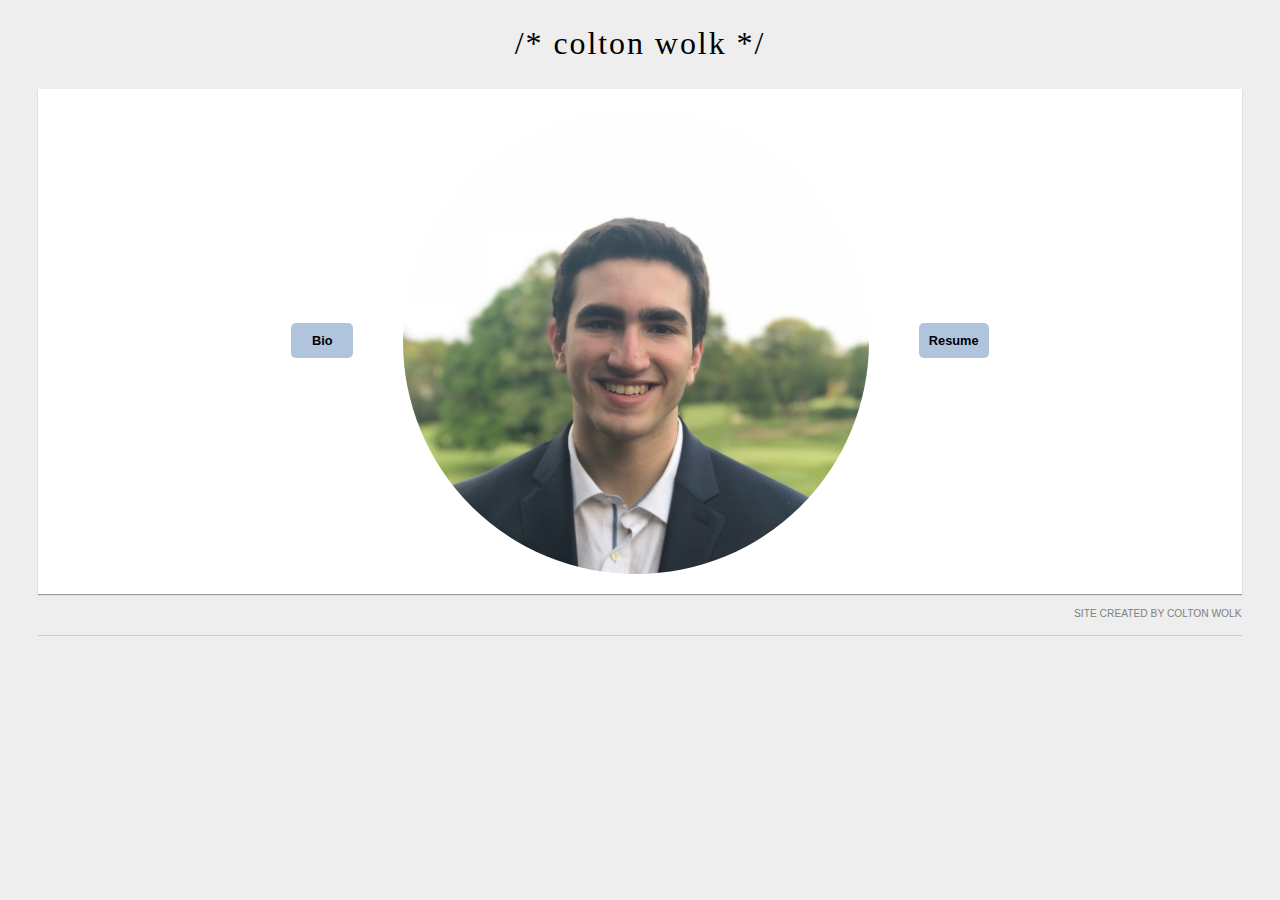
==== index.html @ b52e0542 "added resume and bio pages, fixed css" ====
<!DOCTYPE html> <!--HTML document-->

<html lang="en">
	<head>	
        <!-- Information about page here-->
        <title>Colton Wolk</title>
        <meta charset="utf-8" />
        <meta name="viewport" content="width=device-width" initial-scale="1.0" maximum-scale="1.0" />
        <meta name="author" content="Colton Wolk" />
        <meta name="description" content="Personal Website" />
        <meta name="viewport" content="width=device-width, initial-scale=1">
        <link rel="stylesheet" href="style.css" type="text/css"/>
	</head>

	<body>
        
        <div id="page">
            <div id="logo">
                <h1><a1 href="index.html">/* colton wolk */</a1></h1>
            </div>
            <div id="mainContent">
                <div id="imageAndButtons">
                    
                    
                    <p1><a href="bio.html">&nbsp&nbsp Bio &nbsp&nbsp</a></p1>
                    <p2><img src="images/coltonwolk.jpeg" /></p2>
                    <p3><a href="resume.html">Resume</a></p3>
                    
                </div>

            </div>
            
                
            <div id="footer">
                <p>
                    Site Created by Colton Wolk
                </p>
            </div>
        </div>
    </body>

</html>
---- style.css ----
/* A style sheet */
/* Separation of concerns */

p{ line-height: 2em; }
h1, h2, h3, h4{
    color: black;
	font-weight: normal;
	line-height: 1.1em;
	margin: 0 0 .5em 0;
}
h1{ font-size: 250%; }
h2{ font-size: 1.5em; }

a{
	color: black;
    font-weight: bold;
	text-decoration: none;
}
	a:hover,
	a:active{ text-decoration: underline; }

body{
    font-family: arial; font-size: 80%; line-height: 1.2em; width: 100%; margin: 0; background: #eee;
    font-weight: normal;
}

#page{ 
    margin-right: 3%;
    margin-left: 3%;
    margin-top: 2%;
}


#logo { 
    	
	font-family: georgia;
    overflow: hidden;
    display: flex;
    justify-content: center;
    white-space: nowrap;
    margin: 0 auto;
    letter-spacing: .15em;
    animation: 
        type 3s steps(1000, end);
}

@keyframes type {
  from { width: 0 }
  to { width: 100% }
}


img {
    width: 40%;
    height: 40%;
    vertical-align: middle;
    border-radius: 50%;
}

#imageAndButtons {
    display: inline-block;
    align-content: center;
    text-align: center;
}

#mainContent{
    
	margin-top: 1%;
	background: white;
	padding: 20px;
	clear: both;
    text-align: middle;
    overflow: auto;
}
    #mainContent p1 {
        text-decoration:none;
        background-color: lightsteelblue;
        border-radius:5px;
        color:#fff;
        padding:10px 10px 10px 10px;
        margin-right: 4%;
    }
    #mainContent p3 {

        text-decoration:none;
        background-color: lightsteelblue;
        border-radius:5px;
        color:#fff;
        margin-left: 4%;
        padding:10px 10px 10px 10px;
    }

#footer{
	border-bottom: 1px #ccc solid;
}
	#footer p{
		text-align: right;
		text-transform: uppercase;
		font-size: 80%;
		color: grey;
	}

#mainContent,
ul li a{ box-shadow: 0px 1px 1px #999; }
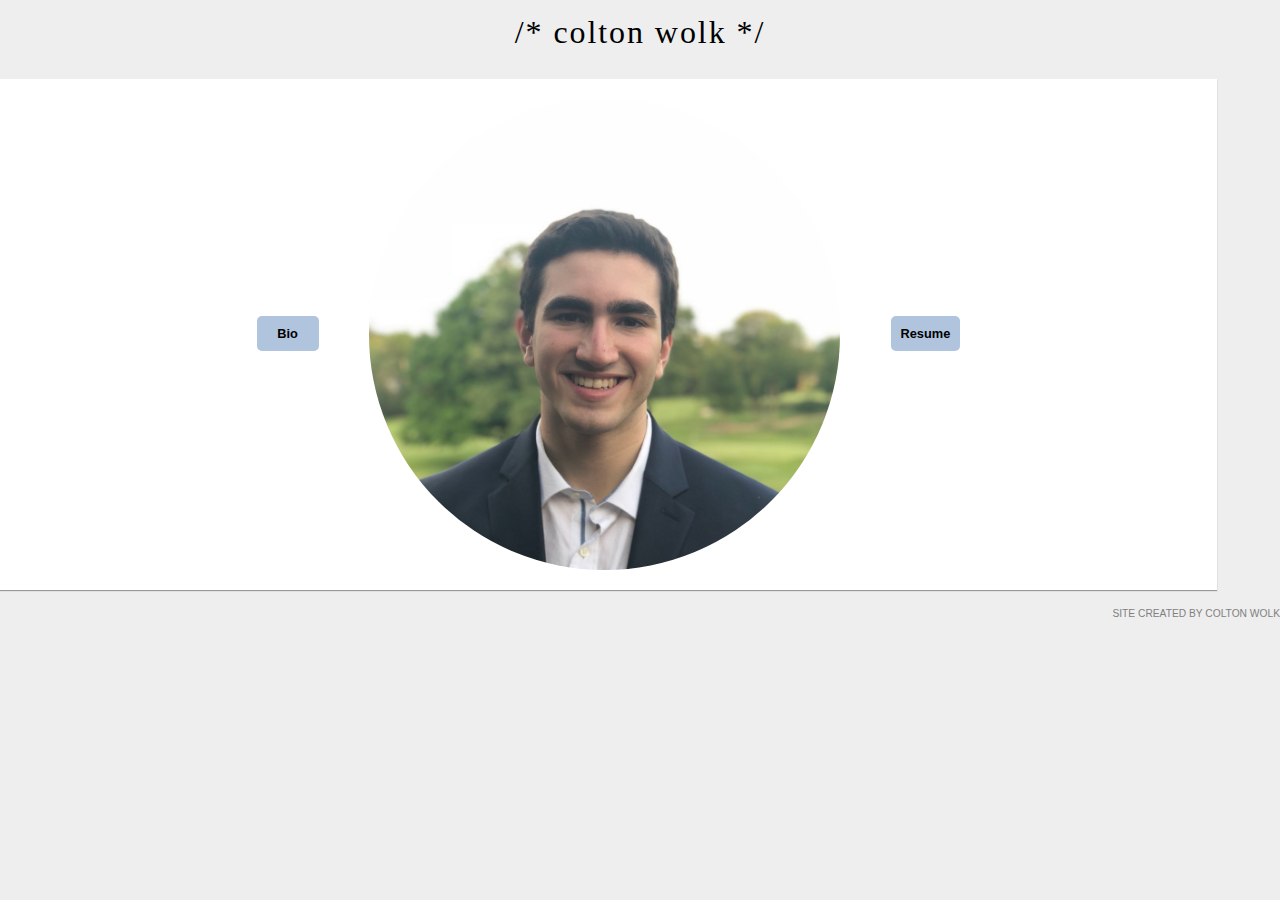
==== commit cf409fe8: "fixed div validation errors" ====
--- a/index.html
+++ b/index.html
@@ -5,7 +5,6 @@
         <!-- Information about page here-->
         <title>Colton Wolk</title>
         <meta charset="utf-8" />
-        <meta name="viewport" content="width=device-width" initial-scale="1.0" maximum-scale="1.0" />
         <meta name="author" content="Colton Wolk" />
         <meta name="description" content="Personal Website" />
         <meta name="viewport" content="width=device-width, initial-scale=1">
@@ -14,29 +13,29 @@
 
 	<body>
         
-        <div id="page">
-            <div id="logo">
+        <span class="page">
+            <span class="logo">
                 <h1><a1 href="index.html">/* colton wolk */</a1></h1>
-            </div>
-            <div id="mainContent">
-                <div id="imageAndButtons">
+            </span>
+            <span class="mainContent">
+                <span class="imageAndButtons">
                     
                     
-                    <p1><a href="bio.html">&nbsp&nbsp Bio &nbsp&nbsp</a></p1>
-                    <p2><img src="images/coltonwolk.jpeg" /></p2>
+                    <p1><a href="bio.html">&nbsp;&nbsp; Bio &nbsp;&nbsp;</a></p1>
+                    <p2><img src="images/coltonwolk.jpeg" alt="Picture of Colton Wolk"/></p2>
                     <p3><a href="resume.html">Resume</a></p3>
                     
-                </div>
+                </span>
 
-            </div>
+            </span>
             
                 
-            <div id="footer">
+            <span class="footer">
                 <p>
                     Site Created by Colton Wolk
                 </p>
-            </div>
-        </div>
+            </span>
+        </span>
     </body>
 
 </html>
--- a/style.css
+++ b/style.css
@@ -24,14 +24,14 @@
     font-weight: normal;
 }
 
-#page{ 
+.page{ 
     margin-right: 3%;
     margin-left: 3%;
     margin-top: 2%;
 }
 
 
-#logo { 
+.logo { 
     	
 	font-family: georgia;
     overflow: hidden;
@@ -53,26 +53,28 @@
 img {
     width: 40%;
     height: 40%;
+    display: inline-block;
     vertical-align: middle;
     border-radius: 50%;
 }
 
-#imageAndButtons {
+.imageAndButtons {
     display: inline-block;
     align-content: center;
     text-align: center;
 }
 
-#mainContent{
+.mainContent{
     
 	margin-top: 1%;
 	background: white;
 	padding: 20px;
 	clear: both;
+    display: inline-block;
     text-align: middle;
     overflow: auto;
 }
-    #mainContent p1 {
+    .mainContent p1 {
         text-decoration:none;
         background-color: lightsteelblue;
         border-radius:5px;
@@ -80,7 +82,7 @@
         padding:10px 10px 10px 10px;
         margin-right: 4%;
     }
-    #mainContent p3 {
+    .mainContent p3 {
 
         text-decoration:none;
         background-color: lightsteelblue;
@@ -90,16 +92,16 @@
         padding:10px 10px 10px 10px;
     }
 
-#footer{
+.footer{
 	border-bottom: 1px #ccc solid;
 }
-	#footer p{
+	.footer p{
 		text-align: right;
 		text-transform: uppercase;
 		font-size: 80%;
 		color: grey;
 	}
 
-#mainContent,
+.mainContent,
 ul li a{ box-shadow: 0px 1px 1px #999; }
 
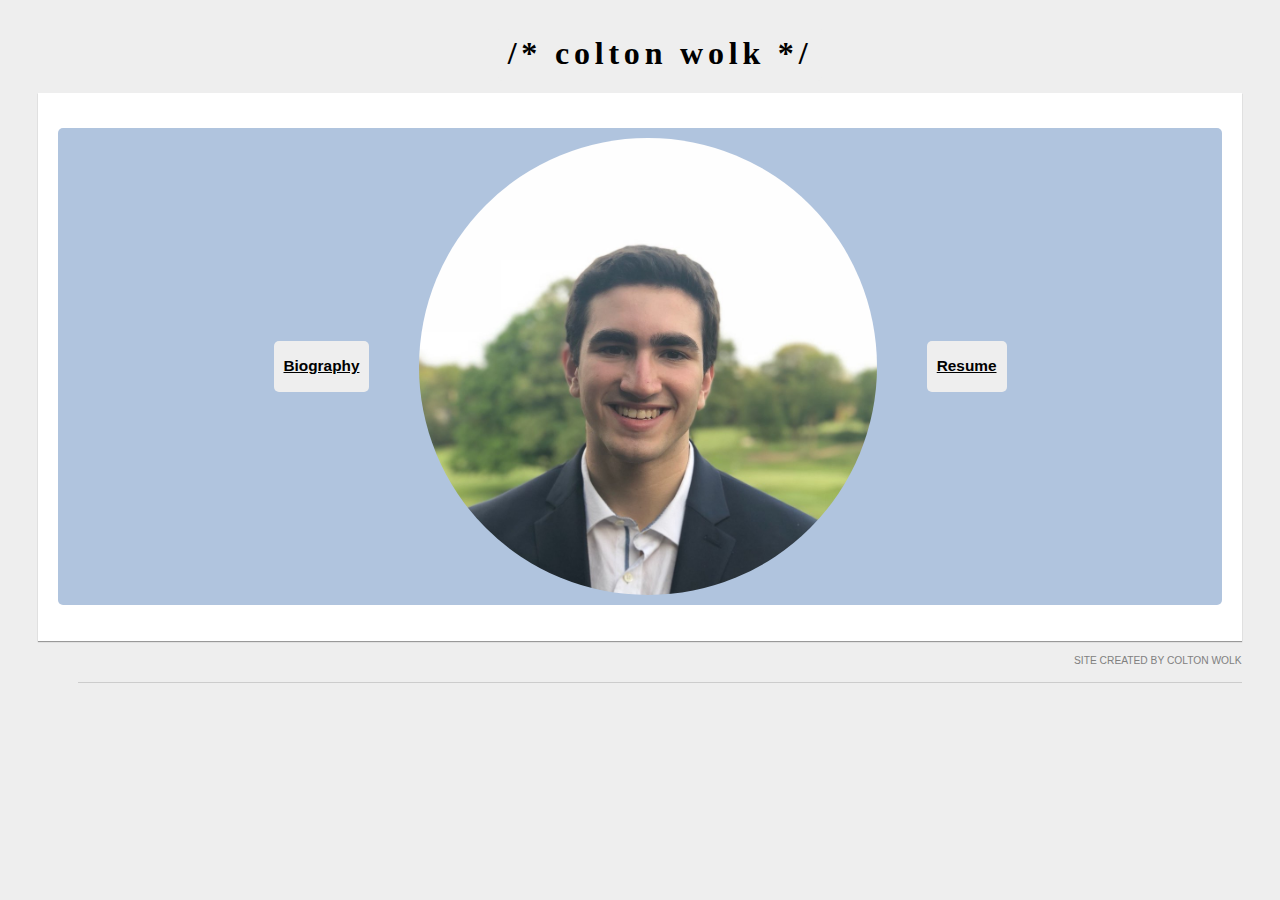
==== commit 1c8b8102: "fixed all validation errors, finalized site" ====
--- a/index.html
+++ b/index.html
@@ -11,31 +11,32 @@
         <link rel="stylesheet" href="style.css" type="text/css"/>
 	</head>
 
-	<body>
+	
         
-        <span class="page">
-            <span class="logo">
-                <h1><a1 href="index.html">/* colton wolk */</a1></h1>
-            </span>
-            <span class="mainContent">
-                <span class="imageAndButtons">
+        <dl class="page">
+            <dt class="logo">
+            <dd><h1 class="name"><a id="nameLink" href="index.html">/* colton wolk */</a></h1>
+            </dd>
+            
+            <dt class="mainContent">
+<!--                <dd class="imageAndButtons">-->
                     
                     
-                    <p1><a href="bio.html">&nbsp;&nbsp; Bio &nbsp;&nbsp;</a></p1>
-                    <p2><img src="images/coltonwolk.jpeg" alt="Picture of Colton Wolk"/></p2>
-                    <p3><a href="resume.html">Resume</a></p3>
+                    <p id="p1"><a id="bi" href="bio.html">Biography</a>
+                    <img src="images/coltonwolk.jpeg" alt="Picture of Colton Wolk"/>
+                    <a id="res" href="resume.html">Resume</a></p>
                     
-                </span>
+<!--                </dd>-->
+            </dt>
 
-            </span>
             
                 
-            <span class="footer">
+            <dd class="footer">
                 <p>
                     Site Created by Colton Wolk
                 </p>
-            </span>
-        </span>
-    </body>
+            </dd>
+        </dl>
+    
 
 </html>
--- a/style.css
+++ b/style.css
@@ -10,14 +10,21 @@
 }
 h1{ font-size: 250%; }
 h2{ font-size: 1.5em; }
+#p1{ font-size: 1.2em; }
 
 a{
+	color: black;
+    font-weight: bold;
+	text-decoration: underline;
+}
+
+#nameLink{
 	color: black;
     font-weight: bold;
 	text-decoration: none;
 }
 	a:hover,
-	a:active{ text-decoration: underline; }
+	a:active{ text-decoration: overline; }
 
 body{
     font-family: arial; font-size: 80%; line-height: 1.2em; width: 100%; margin: 0; background: #eee;
@@ -31,13 +38,14 @@
 }
 
 
-.logo { 
+.name { 
     	
 	font-family: georgia;
     overflow: hidden;
     display: flex;
     justify-content: center;
     white-space: nowrap;
+    text-align: center;
     margin: 0 auto;
     letter-spacing: .15em;
     animation: 
@@ -58,37 +66,50 @@
     border-radius: 50%;
 }
 
+
+/*
 .imageAndButtons {
     display: inline-block;
     align-content: center;
     text-align: center;
 }
+*/
+
 
 .mainContent{
-    
+    align-content: center;
+    text-align: center;
 	margin-top: 1%;
 	background: white;
 	padding: 20px;
 	clear: both;
-    display: inline-block;
-    text-align: middle;
+    display: block;
     overflow: auto;
 }
-    .mainContent p1 {
+    .mainContent #p1 {
+        display: inline-block;
         text-decoration:none;
         background-color: lightsteelblue;
         border-radius:5px;
         color:#fff;
         padding:10px 10px 10px 10px;
+    }
+
+    a {
+        display: inline-block;
+        text-decoration:underline;
+        background-color: white;
+        border-radius:5px;
+        margin-left: 4%;
+        padding:10px 10px 10px 10px;
+    }
+
+    a {
+        display: inline-block;
+        text-decoration:underline;
+        background-color: #eee;
+        border-radius:5px;
         margin-right: 4%;
-    }
-    .mainContent p3 {
-
-        text-decoration:none;
-        background-color: lightsteelblue;
-        border-radius:5px;
-        color:#fff;
-        margin-left: 4%;
         padding:10px 10px 10px 10px;
     }
 
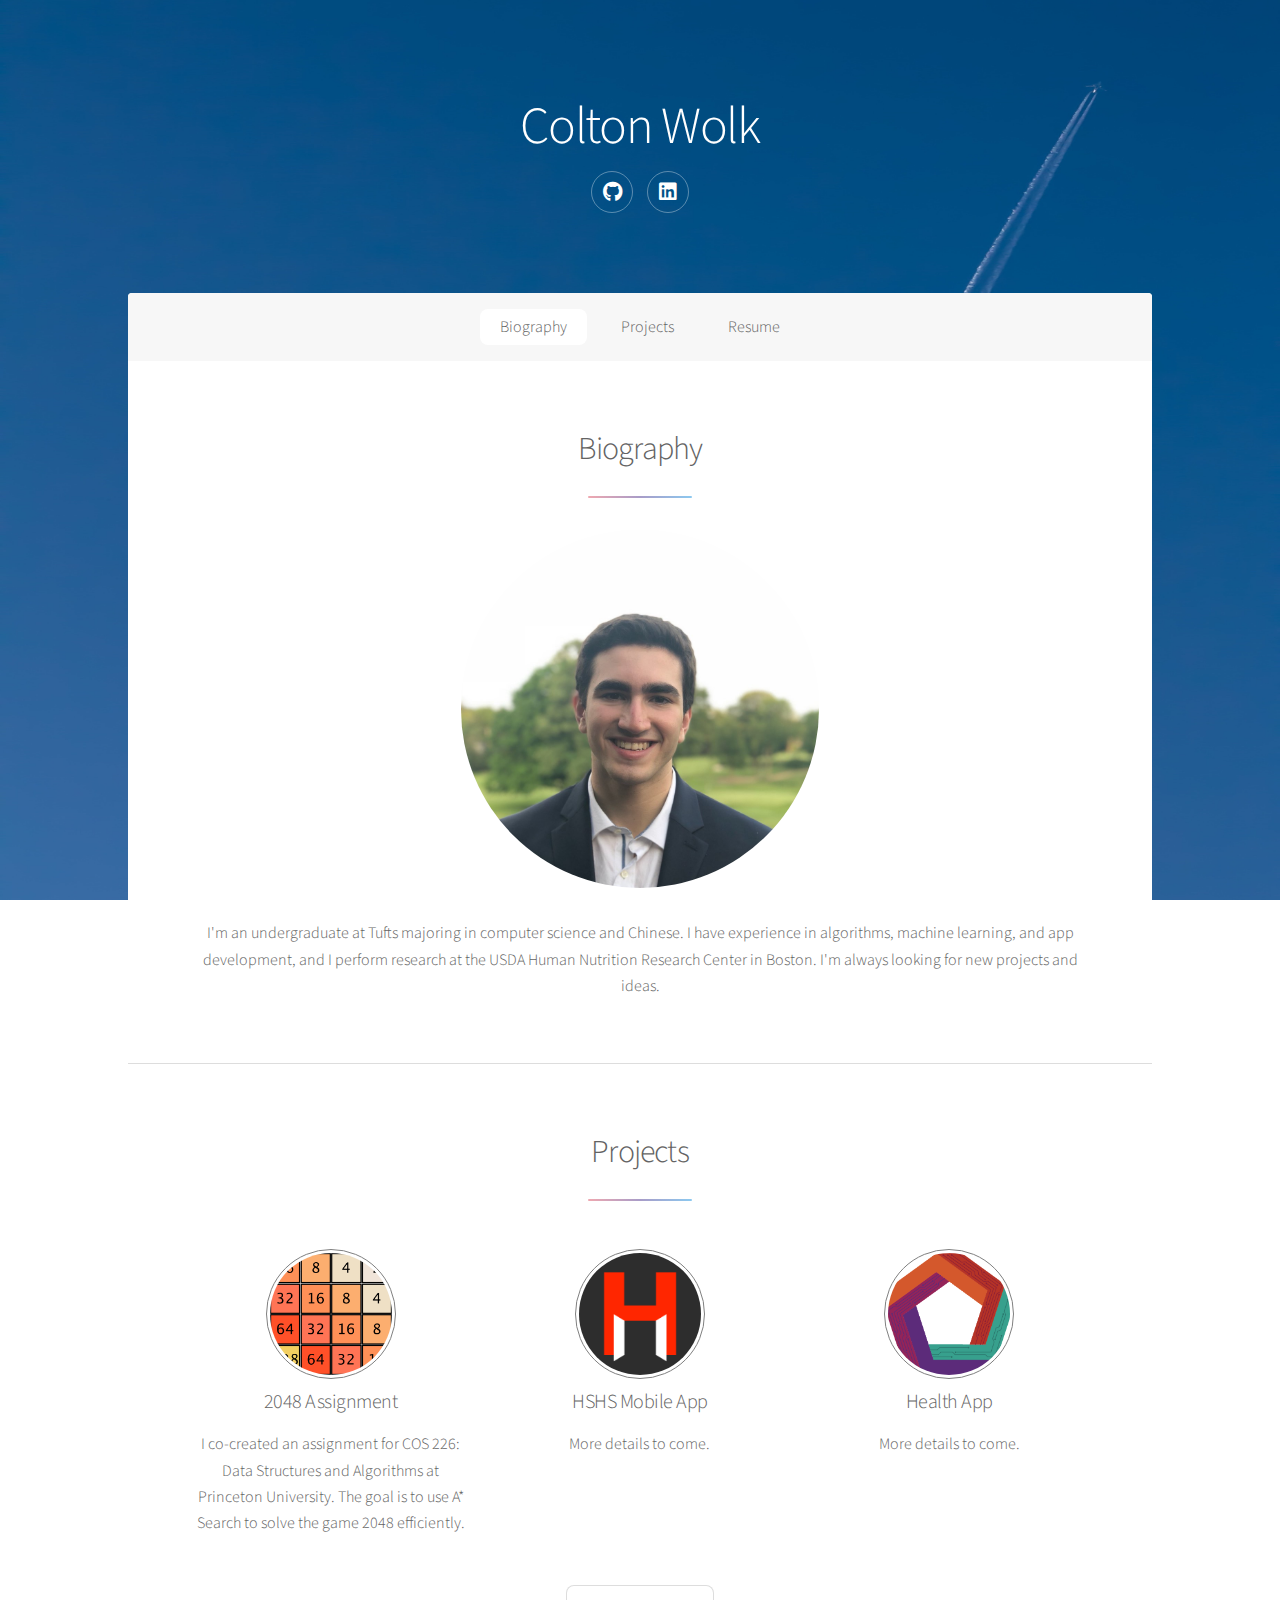
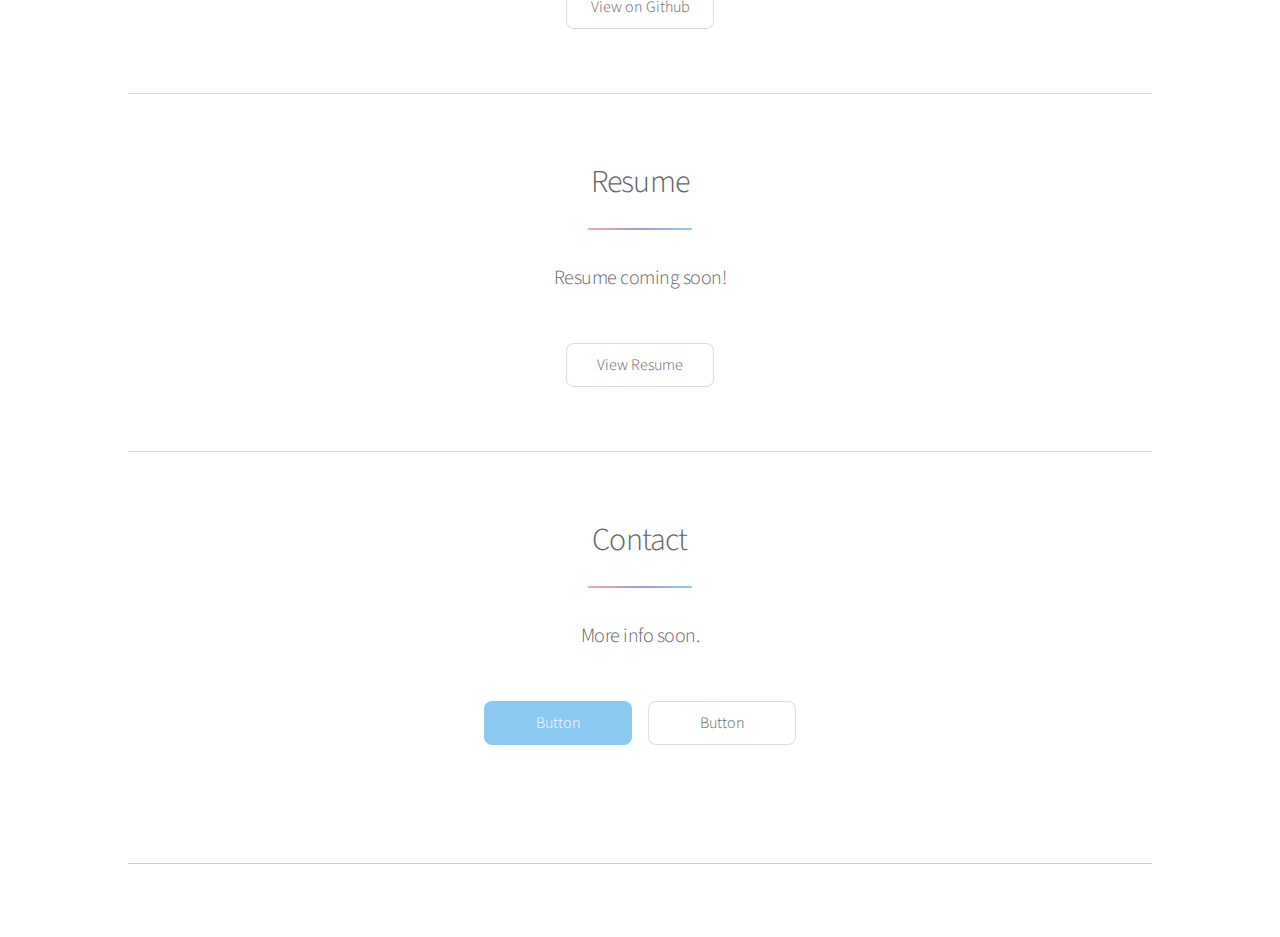
==== commit 09f2be80: "major update, brand new site" ====
--- a/index.html
+++ b/index.html
@@ -1,42 +1,132 @@
-<!DOCTYPE html> <!--HTML document-->
-
-<html lang="en">
-	<head>	
-        <!-- Information about page here-->
-        <title>Colton Wolk</title>
-        <meta charset="utf-8" />
-        <meta name="author" content="Colton Wolk" />
-        <meta name="description" content="Personal Website" />
-        <meta name="viewport" content="width=device-width, initial-scale=1">
-        <link rel="stylesheet" href="style.css" type="text/css"/>
-	</head>
-
-	
-        
-        <dl class="page">
-            <dt class="logo">
-            <dd><h1 class="name"><a id="nameLink" href="index.html">/* colton wolk */</a></h1>
-            </dd>
-            
-            <dt class="mainContent">
-<!--                <dd class="imageAndButtons">-->
-                    
-                    
-                    <p id="p1"><a id="bi" href="bio.html">Biography</a>
-                    <img src="images/coltonwolk.jpeg" alt="Picture of Colton Wolk"/>
-                    <a id="res" href="resume.html">Resume</a></p>
-                    
-<!--                </dd>-->
-            </dt>
-
-            
-                
-            <dd class="footer">
-                <p>
-                    Site Created by Colton Wolk
-                </p>
-            </dd>
-        </dl>
-    
-
-</html>
+<!DOCTYPE HTML>
+
+<html>
+	<head>
+		<title>Stellar by HTML5 UP</title>
+		<meta charset="utf-8" />
+		<meta name="viewport" content="width=device-width, initial-scale=1, user-scalable=no" />
+		<link rel="stylesheet" href="assets/css/main.css" />
+		<noscript><link rel="stylesheet" href="assets/css/noscript.css" /></noscript>
+	</head>
+	<body class="is-preload">
+
+		<!-- Wrapper -->
+			<div id="wrapper">
+
+				<!-- Header -->
+					<header id="header" class="alt">
+						<h1>Colton Wolk</h1>
+                        <ul class="icons">
+								<li><a href="https://github.com/cbwolk" class="icon brands fa-github alt"><span class="label">GitHub</span></a></li>
+								<li><a href="https://www.linkedin.com/in/colton-wolk/" class="icon brands fa-linkedin alt"><span class="label">LinkedIn</span></a></li>
+				        </ul>
+					</header>
+
+				<!-- Nav -->
+					<nav id="nav">
+						<ul>
+							<li><a href="#intro" class="active">Biography</a></li>
+							<li><a href="#first">Projects</a></li>
+							<li><a href="#second">Resume</a></li>
+						</ul>
+					</nav>
+
+				<!-- Main -->
+					<div id="main">
+
+						<!-- Introduction -->
+							<section id="intro" class="main special">
+								<div class="spotlight">
+									<div class="content">
+										<header class="major">
+											<h2>Biography</h2>
+										</header>
+                                        <img src="images/coltonwolk.jpeg" alt="Picture of Colton Wolk" class="profile"/>
+                                        <header class="major">
+											
+										</header>
+										<p>I'm an undergraduate at Tufts majoring in computer science and Chinese. I have experience in algorithms, machine learning, and app development, and I perform research at the USDA Human Nutrition Research Center in Boston. I'm always looking for new projects and ideas. </p>
+    
+									</div>
+								</div>
+							</section>
+
+						<!-- First Section -->
+							<section id="first" class="main special">
+								<header class="major">
+									<h2>Projects</h2>
+								</header>
+								<ul class="features">
+									<li>
+										<span><img src="images/2048.png" alt="2048 Game" class="rounded"/></span>
+										<h3>2048 Assignment</h3>
+										<p>I co-created an assignment for COS 226: Data Structures and Algorithms at Princeton University. The goal is to use A* Search to solve the game 2048 efficiently.</p>
+									</li>
+									<li>
+										<img src="images/hshs.png" alt="HSHS Logo" class="rounded"/>
+										<h3>HSHS Mobile App</h3>
+										<p>More details to come.</p>
+									</li>
+									<li>
+										<img src="images/polyhack.png" alt="HSHS Logo" class="rounded"/>
+										<h3>Health App</h3>
+										<p>More details to come.</p>
+									</li>
+								</ul>
+								<footer class="major">
+									<ul class="actions special">
+										<li><a href="https://github.com/cbwolk" class="button">View on Github</a></li>
+									</ul>
+								</footer>
+							</section>
+
+						<!-- Second Section -->
+							<section id="second" class="main special">
+								<header class="major">
+									<h2>Resume</h2>
+									<p>Resume coming soon!</p>
+								</header>
+<!--								<p class="content">More details coming soon.</p>-->
+								<footer class="major">
+									<ul class="actions special">
+										<li><a href="resume.html" class="button">View Resume</a></li>
+									</ul>
+								</footer>
+							</section>
+
+						<!-- Get Started -->
+							<section id="cta" class="main special">
+								<header class="major">
+									<h2>Contact</h2>
+									<p>More info soon.</p>
+								</header>
+								<footer class="major">
+									<ul class="actions special">
+										<li><a href="index.html" class="button primary">Button</a></li>
+										<li><a href="index.html" class="button">Button</a></li>
+									</ul>
+								</footer>
+							</section>
+
+					</div>
+
+				<!-- Footer -->
+            <dd class="footer">
+                <p>
+                    Created by Colton Wolk, Inspired by HTML5 UP | Image: Unsplash
+                </p>
+            </dd>
+
+			</div>
+
+		<!-- Scripts -->
+			<script src="assets/js/jquery.min.js"></script>
+			<script src="assets/js/jquery.scrollex.min.js"></script>
+			<script src="assets/js/jquery.scrolly.min.js"></script>
+			<script src="assets/js/browser.min.js"></script>
+			<script src="assets/js/breakpoints.min.js"></script>
+			<script src="assets/js/util.js"></script>
+			<script src="assets/js/main.js"></script>
+
+	</body>
+</html>--- a/assets/css/main.css
+++ b/assets/css/main.css
@@ -0,0 +1,3841 @@
+@import url(fontawesome-all.min.css);
+@import 'https://fonts.googleapis.com/css?family=Source+Sans+Pro:300,400';
+
+/*
+	Stellar by HTML5 UP
+	html5up.net | @ajlkn
+	Free for personal and commercial use under the CCA 3.0 license (html5up.net/license)
+*/
+
+html, body, div, span, applet, object,
+iframe, h1, h2, h3, h4, h5, h6, h11, h12, h13, p, blockquote,
+pre, a, abbr, acronym, address, big, cite,
+code, del, dfn, em, img, ins, kbd, q, s, samp,
+small, strike, strong, sub, sup, tt, var, b,
+u, i, center, dl, dt, dd, ol, ul, li, fieldset,
+form, label, legend, table, caption, tbody,
+tfoot, thead, tr, th, td, article, aside,
+canvas, details, embed, figure, figcaption,
+footer, header, hgroup, menu, nav, output, ruby,
+section, summary, time, mark, audio, video {
+	margin: 0;
+	padding: 0;
+	border: 0;
+	font-size: 100%;
+	font: inherit;
+	vertical-align: baseline;}
+
+article, aside, details, figcaption, figure,
+footer, header, hgroup, menu, nav, section {
+	display: block;}
+
+body {
+	line-height: 1;
+}
+
+ol, ul {
+	list-style: none;
+}
+
+blockquote, q {
+	quotes: none;
+}
+
+	blockquote:before, blockquote:after, q:before, q:after {
+		content: '';
+		content: none;
+	}
+
+table {
+	border-collapse: collapse;
+	border-spacing: 0;
+}
+
+body {
+	-webkit-text-size-adjust: none;
+}
+
+mark {
+	background-color: transparent;
+	color: inherit;
+}
+
+input::-moz-focus-inner {
+	border: 0;
+	padding: 0;
+}
+
+input, select, textarea {
+	-moz-appearance: none;
+	-webkit-appearance: none;
+	-ms-appearance: none;
+	appearance: none;
+}
+
+/* Basic */
+
+	@-ms-viewport {
+		width: device-width;
+	}
+
+	body {
+		-ms-overflow-style: scrollbar;
+	}
+
+	@media screen and (max-width: 480px) {
+
+		html, body {
+			min-width: 320px;
+		}
+
+	}
+
+	html {
+		box-sizing: border-box;
+	}
+
+	*, *:before, *:after {
+		box-sizing: inherit;
+	}
+
+
+
+html { 
+  background: url(images/backgroundphoto.jpg) no-repeat center center fixed; 
+  -webkit-background-size: 100% 100%;
+  -moz-background-size: 100% 100%;
+  -o-background-size: 100% 100%;
+  background-size: 100% 100%;
+}
+
+
+/* Type */
+
+
+	body, input, select, textarea {
+		font-family: "Source Sans Pro", Helvetica, sans-serif;
+		font-size: 17pt;
+		font-weight: 300;
+		line-height: 1.65;
+	}
+
+		@media screen and (max-width: 1680px) {
+
+			body, input, select, textarea {
+				font-size: 14pt;
+			}
+
+		}
+
+		@media screen and (max-width: 1280px) {
+
+			body, input, select, textarea {
+				font-size: 12pt;
+			}
+
+		}
+
+		@media screen and (max-width: 360px) {
+
+			body, input, select, textarea {
+				font-size: 11pt;
+			}
+
+		}
+
+	a {
+		-moz-transition: color 0.2s ease, border-bottom 0.2s ease;
+		-webkit-transition: color 0.2s ease, border-bottom 0.2s ease;
+		-ms-transition: color 0.2s ease, border-bottom 0.2s ease;
+		transition: color 0.2s ease, border-bottom 0.2s ease;
+		text-decoration: none;
+		border-bottom: dotted 1px;
+		color: inherit;
+	}
+
+		a:hover {
+			border-bottom-color: transparent;
+		}
+
+	strong, b {
+		font-weight: 400;
+	}
+
+	em, i {
+		font-style: italic;
+	}
+
+	p {
+		margin: 0 0 2em 0;
+	}
+
+		p.content {
+			-moz-columns: 20em 2;
+			-webkit-columns: 20em 2;
+			-ms-columns: 20em 2;
+			columns: 20em 2;
+			-moz-column-gap: 2em;
+			-webkit-column-gap: 2em;
+			-ms-column-gap: 2em;
+			column-gap: 2em;
+			text-align: justify;
+		}
+
+	h1, h2, h3, h4, h5, h6 {
+		font-weight: 300;
+		line-height: 1.5;
+		margin: 0 0 0.7em 0;
+		letter-spacing: -0.025em;
+	}
+	h11, h12, h13 {
+		font-weight: 300;
+		line-height: 1;
+		margin: 0 0 0.7em 0;
+		letter-spacing: -0.025em;
+	}
+
+		h1 a, h2 a, h3 a, h4 a, h5 a, h6 a, h11 a, h12 a, h13 a {
+			color: inherit;
+			text-decoration: none;
+		}
+
+	h1 {
+		font-size: 2.5em;
+		line-height: 1.2;
+	}
+
+	h2 {
+		font-size: 1.5em;
+	}
+
+	h3 {
+		font-size: 1.25em;
+	}
+
+	h4 {
+		font-size: 1.1em;
+	}
+
+	h5 {
+		font-size: 0.9em;
+	}
+
+	h6 {
+		font-size: 0.7em;
+	}	
+
+    h11 {
+		font-size: 2.5em;
+		line-height: 1.2;
+	}
+
+	h12 {
+		font-size: 1.5em;
+	}
+
+	h13 {
+		font-size: 1.25em;
+	}
+
+	@media screen and (max-width: 736px) {
+
+		h1 {
+			font-size: 2em;
+		}
+
+        h11 {
+			font-size: 2em;
+		}
+	}
+
+	sub {
+		font-size: 0.8em;
+		position: relative;
+		top: 0.5em;
+	}
+
+	sup {
+		font-size: 0.8em;
+		position: relative;
+		top: -0.5em;
+	}
+
+	blockquote {
+		border-left: solid 4px;
+		font-style: italic;
+		margin: 0 0 2em 0;
+		padding: 0.5em 0 0.5em 2em;
+	}
+
+	code {
+		border-radius: 8px;
+		border: solid 1px;
+		font-family: "Courier New", monospace;
+		font-size: 0.9em;
+		margin: 0 0.25em;
+		padding: 0.25em 0.65em;
+	}
+
+	pre {
+		-webkit-overflow-scrolling: touch;
+		font-family: "Courier New", monospace;
+		font-size: 0.9em;
+		margin: 0 0 2em 0;
+	}
+
+		pre code {
+			display: block;
+			line-height: 1.75;
+			padding: 1em 1.5em;
+			overflow-x: auto;
+		}
+
+    hr2 {
+		border: 0;
+		border-bottom: solid 1px;
+		margin: -1% 0;
+	}
+
+	hr {
+		border: 0;
+		border-bottom: solid 1px;
+		margin: 2em 0;
+	}
+
+		hr.major {
+			margin: 3em 0;
+		}
+
+	.align-left {
+		text-align: left;
+	}
+
+	.align-center {
+		text-align: center;
+	}
+
+	.align-right {
+		text-align: right;
+	}
+
+	input, select, textarea {
+		color: #ffffff;
+	}
+
+	a:hover {
+		color: #ffffff;
+	}
+
+	strong, b {
+		color: #ffffff;
+	}
+
+	h1, h2, h3, h4, h5, h6, h11, h12, h13 {
+		color: #ffffff;
+	}
+
+	blockquote {
+		border-left-color: rgba(255, 255, 255, 0.35);
+	}
+
+	code {
+		background: rgba(255, 255, 255, 0.075);
+		border-color: rgba(255, 255, 255, 0.35);
+	}
+
+	hr {
+		border-bottom-color: rgba(255, 255, 255, 0.35);
+	}
+
+/* Row */
+
+	.row {
+		display: flex;
+		flex-wrap: wrap;
+		box-sizing: border-box;
+		align-items: stretch;
+	}
+
+		.row > * {
+			box-sizing: border-box;
+		}
+
+		.row.gtr-uniform > * > :last-child {
+			margin-bottom: 0;
+		}
+
+		.row.aln-left {
+			justify-content: flex-start;
+		}
+
+		.row.aln-center {
+			justify-content: center;
+		}
+
+		.row.aln-right {
+			justify-content: flex-end;
+		}
+
+		.row.aln-top {
+			align-items: flex-start;
+		}
+
+		.row.aln-middle {
+			align-items: center;
+		}
+
+		.row.aln-bottom {
+			align-items: flex-end;
+		}
+
+		.row > .imp {
+			order: -1;
+		}
+
+		.row > .col-1 {
+			width: 8.33333%;
+		}
+
+		.row > .off-1 {
+			margin-left: 8.33333%;
+		}
+
+		.row > .col-2 {
+			width: 16.66667%;
+		}
+
+		.row > .off-2 {
+			margin-left: 16.66667%;
+		}
+
+		.row > .col-3 {
+			width: 25%;
+		}
+
+		.row > .off-3 {
+			margin-left: 25%;
+		}
+
+		.row > .col-4 {
+			width: 33.33333%;
+		}
+
+		.row > .off-4 {
+			margin-left: 33.33333%;
+		}
+
+		.row > .col-5 {
+			width: 41.66667%;
+		}
+
+		.row > .off-5 {
+			margin-left: 41.66667%;
+		}
+
+		.row > .col-6 {
+			width: 50%;
+		}
+
+		.row > .off-6 {
+			margin-left: 50%;
+		}
+
+		.row > .col-7 {
+			width: 58.33333%;
+		}
+
+		.row > .off-7 {
+			margin-left: 58.33333%;
+		}
+
+		.row > .col-8 {
+			width: 66.66667%;
+		}
+
+		.row > .off-8 {
+			margin-left: 66.66667%;
+		}
+
+		.row > .col-9 {
+			width: 75%;
+		}
+
+		.row > .off-9 {
+			margin-left: 75%;
+		}
+
+		.row > .col-10 {
+			width: 83.33333%;
+		}
+
+		.row > .off-10 {
+			margin-left: 83.33333%;
+		}
+
+		.row > .col-11 {
+			width: 91.66667%;
+		}
+
+		.row > .off-11 {
+			margin-left: 91.66667%;
+		}
+
+		.row > .col-12 {
+			width: 100%;
+		}
+
+		.row > .off-12 {
+			margin-left: 100%;
+		}
+
+		.row.gtr-0 {
+			margin-top: 0;
+			margin-left: 0em;
+		}
+
+			.row.gtr-0 > * {
+				padding: 0 0 0 0em;
+			}
+
+			.row.gtr-0.gtr-uniform {
+				margin-top: 0em;
+			}
+
+				.row.gtr-0.gtr-uniform > * {
+					padding-top: 0em;
+				}
+
+		.row.gtr-25 {
+			margin-top: 0;
+			margin-left: -0.375em;
+		}
+
+			.row.gtr-25 > * {
+				padding: 0 0 0 0.375em;
+			}
+
+			.row.gtr-25.gtr-uniform {
+				margin-top: -0.375em;
+			}
+
+				.row.gtr-25.gtr-uniform > * {
+					padding-top: 0.375em;
+				}
+
+		.row.gtr-50 {
+			margin-top: 0;
+			margin-left: -0.75em;
+		}
+
+			.row.gtr-50 > * {
+				padding: 0 0 0 0.75em;
+			}
+
+			.row.gtr-50.gtr-uniform {
+				margin-top: -0.75em;
+			}
+
+				.row.gtr-50.gtr-uniform > * {
+					padding-top: 0.75em;
+				}
+
+		.row {
+			margin-top: 0;
+			margin-left: -1.5em;
+		}
+
+			.row > * {
+				padding: 0 0 0 1.5em;
+			}
+
+			.row.gtr-uniform {
+				margin-top: -1.5em;
+			}
+
+				.row.gtr-uniform > * {
+					padding-top: 1.5em;
+				}
+
+		.row.gtr-150 {
+			margin-top: 0;
+			margin-left: -2.25em;
+		}
+
+			.row.gtr-150 > * {
+				padding: 0 0 0 2.25em;
+			}
+
+			.row.gtr-150.gtr-uniform {
+				margin-top: -2.25em;
+			}
+
+				.row.gtr-150.gtr-uniform > * {
+					padding-top: 2.25em;
+				}
+
+		.row.gtr-200 {
+			margin-top: 0;
+			margin-left: -3em;
+		}
+
+			.row.gtr-200 > * {
+				padding: 0 0 0 3em;
+			}
+
+			.row.gtr-200.gtr-uniform {
+				margin-top: -3em;
+			}
+
+				.row.gtr-200.gtr-uniform > * {
+					padding-top: 3em;
+				}
+
+		@media screen and (max-width: 1680px) {
+
+			.row {
+				display: flex;
+				flex-wrap: wrap;
+				box-sizing: border-box;
+				align-items: stretch;
+			}
+
+				.row > * {
+					box-sizing: border-box;
+				}
+
+				.row.gtr-uniform > * > :last-child {
+					margin-bottom: 0;
+				}
+
+				.row.aln-left {
+					justify-content: flex-start;
+				}
+
+				.row.aln-center {
+					justify-content: center;
+				}
+
+				.row.aln-right {
+					justify-content: flex-end;
+				}
+
+				.row.aln-top {
+					align-items: flex-start;
+				}
+
+				.row.aln-middle {
+					align-items: center;
+				}
+
+				.row.aln-bottom {
+					align-items: flex-end;
+				}
+
+				.row > .imp-xlarge {
+					order: -1;
+				}
+
+				.row > .col-1-xlarge {
+					width: 8.33333%;
+				}
+
+				.row > .off-1-xlarge {
+					margin-left: 8.33333%;
+				}
+
+				.row > .col-2-xlarge {
+					width: 16.66667%;
+				}
+
+				.row > .off-2-xlarge {
+					margin-left: 16.66667%;
+				}
+
+				.row > .col-3-xlarge {
+					width: 25%;
+				}
+
+				.row > .off-3-xlarge {
+					margin-left: 25%;
+				}
+
+				.row > .col-4-xlarge {
+					width: 33.33333%;
+				}
+
+				.row > .off-4-xlarge {
+					margin-left: 33.33333%;
+				}
+
+				.row > .col-5-xlarge {
+					width: 41.66667%;
+				}
+
+				.row > .off-5-xlarge {
+					margin-left: 41.66667%;
+				}
+
+				.row > .col-6-xlarge {
+					width: 50%;
+				}
+
+				.row > .off-6-xlarge {
+					margin-left: 50%;
+				}
+
+				.row > .col-7-xlarge {
+					width: 58.33333%;
+				}
+
+				.row > .off-7-xlarge {
+					margin-left: 58.33333%;
+				}
+
+				.row > .col-8-xlarge {
+					width: 66.66667%;
+				}
+
+				.row > .off-8-xlarge {
+					margin-left: 66.66667%;
+				}
+
+				.row > .col-9-xlarge {
+					width: 75%;
+				}
+
+				.row > .off-9-xlarge {
+					margin-left: 75%;
+				}
+
+				.row > .col-10-xlarge {
+					width: 83.33333%;
+				}
+
+				.row > .off-10-xlarge {
+					margin-left: 83.33333%;
+				}
+
+				.row > .col-11-xlarge {
+					width: 91.66667%;
+				}
+
+				.row > .off-11-xlarge {
+					margin-left: 91.66667%;
+				}
+
+				.row > .col-12-xlarge {
+					width: 100%;
+				}
+
+				.row > .off-12-xlarge {
+					margin-left: 100%;
+				}
+
+				.row.gtr-0 {
+					margin-top: 0;
+					margin-left: 0em;
+				}
+
+					.row.gtr-0 > * {
+						padding: 0 0 0 0em;
+					}
+
+					.row.gtr-0.gtr-uniform {
+						margin-top: 0em;
+					}
+
+						.row.gtr-0.gtr-uniform > * {
+							padding-top: 0em;
+						}
+
+				.row.gtr-25 {
+					margin-top: 0;
+					margin-left: -0.375em;
+				}
+
+					.row.gtr-25 > * {
+						padding: 0 0 0 0.375em;
+					}
+
+					.row.gtr-25.gtr-uniform {
+						margin-top: -0.375em;
+					}
+
+						.row.gtr-25.gtr-uniform > * {
+							padding-top: 0.375em;
+						}
+
+				.row.gtr-50 {
+					margin-top: 0;
+					margin-left: -0.75em;
+				}
+
+					.row.gtr-50 > * {
+						padding: 0 0 0 0.75em;
+					}
+
+					.row.gtr-50.gtr-uniform {
+						margin-top: -0.75em;
+					}
+
+						.row.gtr-50.gtr-uniform > * {
+							padding-top: 0.75em;
+						}
+
+				.row {
+					margin-top: 0;
+					margin-left: -1.5em;
+				}
+
+					.row > * {
+						padding: 0 0 0 1.5em;
+					}
+
+					.row.gtr-uniform {
+						margin-top: -1.5em;
+					}
+
+						.row.gtr-uniform > * {
+							padding-top: 1.5em;
+						}
+
+				.row.gtr-150 {
+					margin-top: 0;
+					margin-left: -2.25em;
+				}
+
+					.row.gtr-150 > * {
+						padding: 0 0 0 2.25em;
+					}
+
+					.row.gtr-150.gtr-uniform {
+						margin-top: -2.25em;
+					}
+
+						.row.gtr-150.gtr-uniform > * {
+							padding-top: 2.25em;
+						}
+
+				.row.gtr-200 {
+					margin-top: 0;
+					margin-left: -3em;
+				}
+
+					.row.gtr-200 > * {
+						padding: 0 0 0 3em;
+					}
+
+					.row.gtr-200.gtr-uniform {
+						margin-top: -3em;
+					}
+
+						.row.gtr-200.gtr-uniform > * {
+							padding-top: 3em;
+						}
+
+		}
+
+		@media screen and (max-width: 1280px) {
+
+			.row {
+				display: flex;
+				flex-wrap: wrap;
+				box-sizing: border-box;
+				align-items: stretch;
+			}
+
+				.row > * {
+					box-sizing: border-box;
+				}
+
+				.row.gtr-uniform > * > :last-child {
+					margin-bottom: 0;
+				}
+
+				.row.aln-left {
+					justify-content: flex-start;
+				}
+
+				.row.aln-center {
+					justify-content: center;
+				}
+
+				.row.aln-right {
+					justify-content: flex-end;
+				}
+
+				.row.aln-top {
+					align-items: flex-start;
+				}
+
+				.row.aln-middle {
+					align-items: center;
+				}
+
+				.row.aln-bottom {
+					align-items: flex-end;
+				}
+
+				.row > .imp-large {
+					order: -1;
+				}
+
+				.row > .col-1-large {
+					width: 8.33333%;
+				}
+
+				.row > .off-1-large {
+					margin-left: 8.33333%;
+				}
+
+				.row > .col-2-large {
+					width: 16.66667%;
+				}
+
+				.row > .off-2-large {
+					margin-left: 16.66667%;
+				}
+
+				.row > .col-3-large {
+					width: 25%;
+				}
+
+				.row > .off-3-large {
+					margin-left: 25%;
+				}
+
+				.row > .col-4-large {
+					width: 33.33333%;
+				}
+
+				.row > .off-4-large {
+					margin-left: 33.33333%;
+				}
+
+				.row > .col-5-large {
+					width: 41.66667%;
+				}
+
+				.row > .off-5-large {
+					margin-left: 41.66667%;
+				}
+
+				.row > .col-6-large {
+					width: 50%;
+				}
+
+				.row > .off-6-large {
+					margin-left: 50%;
+				}
+
+				.row > .col-7-large {
+					width: 58.33333%;
+				}
+
+				.row > .off-7-large {
+					margin-left: 58.33333%;
+				}
+
+				.row > .col-8-large {
+					width: 66.66667%;
+				}
+
+				.row > .off-8-large {
+					margin-left: 66.66667%;
+				}
+
+				.row > .col-9-large {
+					width: 75%;
+				}
+
+				.row > .off-9-large {
+					margin-left: 75%;
+				}
+
+				.row > .col-10-large {
+					width: 83.33333%;
+				}
+
+				.row > .off-10-large {
+					margin-left: 83.33333%;
+				}
+
+				.row > .col-11-large {
+					width: 91.66667%;
+				}
+
+				.row > .off-11-large {
+					margin-left: 91.66667%;
+				}
+
+				.row > .col-12-large {
+					width: 100%;
+				}
+
+				.row > .off-12-large {
+					margin-left: 100%;
+				}
+
+				.row.gtr-0 {
+					margin-top: 0;
+					margin-left: 0em;
+				}
+
+					.row.gtr-0 > * {
+						padding: 0 0 0 0em;
+					}
+
+					.row.gtr-0.gtr-uniform {
+						margin-top: 0em;
+					}
+
+						.row.gtr-0.gtr-uniform > * {
+							padding-top: 0em;
+						}
+
+				.row.gtr-25 {
+					margin-top: 0;
+					margin-left: -0.375em;
+				}
+
+					.row.gtr-25 > * {
+						padding: 0 0 0 0.375em;
+					}
+
+					.row.gtr-25.gtr-uniform {
+						margin-top: -0.375em;
+					}
+
+						.row.gtr-25.gtr-uniform > * {
+							padding-top: 0.375em;
+						}
+
+				.row.gtr-50 {
+					margin-top: 0;
+					margin-left: -0.75em;
+				}
+
+					.row.gtr-50 > * {
+						padding: 0 0 0 0.75em;
+					}
+
+					.row.gtr-50.gtr-uniform {
+						margin-top: -0.75em;
+					}
+
+						.row.gtr-50.gtr-uniform > * {
+							padding-top: 0.75em;
+						}
+
+				.row {
+					margin-top: 0;
+					margin-left: -1.5em;
+				}
+
+					.row > * {
+						padding: 0 0 0 1.5em;
+					}
+
+					.row.gtr-uniform {
+						margin-top: -1.5em;
+					}
+
+						.row.gtr-uniform > * {
+							padding-top: 1.5em;
+						}
+
+				.row.gtr-150 {
+					margin-top: 0;
+					margin-left: -2.25em;
+				}
+
+					.row.gtr-150 > * {
+						padding: 0 0 0 2.25em;
+					}
+
+					.row.gtr-150.gtr-uniform {
+						margin-top: -2.25em;
+					}
+
+						.row.gtr-150.gtr-uniform > * {
+							padding-top: 2.25em;
+						}
+
+				.row.gtr-200 {
+					margin-top: 0;
+					margin-left: -3em;
+				}
+
+					.row.gtr-200 > * {
+						padding: 0 0 0 3em;
+					}
+
+					.row.gtr-200.gtr-uniform {
+						margin-top: -3em;
+					}
+
+						.row.gtr-200.gtr-uniform > * {
+							padding-top: 3em;
+						}
+
+		}
+
+		@media screen and (max-width: 980px) {
+
+			.row {
+				display: flex;
+				flex-wrap: wrap;
+				box-sizing: border-box;
+				align-items: stretch;
+			}
+
+				.row > * {
+					box-sizing: border-box;
+				}
+
+				.row.gtr-uniform > * > :last-child {
+					margin-bottom: 0;
+				}
+
+				.row.aln-left {
+					justify-content: flex-start;
+				}
+
+				.row.aln-center {
+					justify-content: center;
+				}
+
+				.row.aln-right {
+					justify-content: flex-end;
+				}
+
+				.row.aln-top {
+					align-items: flex-start;
+				}
+
+				.row.aln-middle {
+					align-items: center;
+				}
+
+				.row.aln-bottom {
+					align-items: flex-end;
+				}
+
+				.row > .imp-medium {
+					order: -1;
+				}
+
+				.row > .col-1-medium {
+					width: 8.33333%;
+				}
+
+				.row > .off-1-medium {
+					margin-left: 8.33333%;
+				}
+
+				.row > .col-2-medium {
+					width: 16.66667%;
+				}
+
+				.row > .off-2-medium {
+					margin-left: 16.66667%;
+				}
+
+				.row > .col-3-medium {
+					width: 25%;
+				}
+
+				.row > .off-3-medium {
+					margin-left: 25%;
+				}
+
+				.row > .col-4-medium {
+					width: 33.33333%;
+				}
+
+				.row > .off-4-medium {
+					margin-left: 33.33333%;
+				}
+
+				.row > .col-5-medium {
+					width: 41.66667%;
+				}
+
+				.row > .off-5-medium {
+					margin-left: 41.66667%;
+				}
+
+				.row > .col-6-medium {
+					width: 50%;
+				}
+
+				.row > .off-6-medium {
+					margin-left: 50%;
+				}
+
+				.row > .col-7-medium {
+					width: 58.33333%;
+				}
+
+				.row > .off-7-medium {
+					margin-left: 58.33333%;
+				}
+
+				.row > .col-8-medium {
+					width: 66.66667%;
+				}
+
+				.row > .off-8-medium {
+					margin-left: 66.66667%;
+				}
+
+				.row > .col-9-medium {
+					width: 75%;
+				}
+
+				.row > .off-9-medium {
+					margin-left: 75%;
+				}
+
+				.row > .col-10-medium {
+					width: 83.33333%;
+				}
+
+				.row > .off-10-medium {
+					margin-left: 83.33333%;
+				}
+
+				.row > .col-11-medium {
+					width: 91.66667%;
+				}
+
+				.row > .off-11-medium {
+					margin-left: 91.66667%;
+				}
+
+				.row > .col-12-medium {
+					width: 100%;
+				}
+
+				.row > .off-12-medium {
+					margin-left: 100%;
+				}
+
+				.row.gtr-0 {
+					margin-top: 0;
+					margin-left: 0em;
+				}
+
+					.row.gtr-0 > * {
+						padding: 0 0 0 0em;
+					}
+
+					.row.gtr-0.gtr-uniform {
+						margin-top: 0em;
+					}
+
+						.row.gtr-0.gtr-uniform > * {
+							padding-top: 0em;
+						}
+
+				.row.gtr-25 {
+					margin-top: 0;
+					margin-left: -0.375em;
+				}
+
+					.row.gtr-25 > * {
+						padding: 0 0 0 0.375em;
+					}
+
+					.row.gtr-25.gtr-uniform {
+						margin-top: -0.375em;
+					}
+
+						.row.gtr-25.gtr-uniform > * {
+							padding-top: 0.375em;
+						}
+
+				.row.gtr-50 {
+					margin-top: 0;
+					margin-left: -0.75em;
+				}
+
+					.row.gtr-50 > * {
+						padding: 0 0 0 0.75em;
+					}
+
+					.row.gtr-50.gtr-uniform {
+						margin-top: -0.75em;
+					}
+
+						.row.gtr-50.gtr-uniform > * {
+							padding-top: 0.75em;
+						}
+
+				.row {
+					margin-top: 0;
+					margin-left: -1.5em;
+				}
+
+					.row > * {
+						padding: 0 0 0 1.5em;
+					}
+
+					.row.gtr-uniform {
+						margin-top: -1.5em;
+					}
+
+						.row.gtr-uniform > * {
+							padding-top: 1.5em;
+						}
+
+				.row.gtr-150 {
+					margin-top: 0;
+					margin-left: -2.25em;
+				}
+
+					.row.gtr-150 > * {
+						padding: 0 0 0 2.25em;
+					}
+
+					.row.gtr-150.gtr-uniform {
+						margin-top: -2.25em;
+					}
+
+						.row.gtr-150.gtr-uniform > * {
+							padding-top: 2.25em;
+						}
+
+				.row.gtr-200 {
+					margin-top: 0;
+					margin-left: -3em;
+				}
+
+					.row.gtr-200 > * {
+						padding: 0 0 0 3em;
+					}
+
+					.row.gtr-200.gtr-uniform {
+						margin-top: -3em;
+					}
+
+						.row.gtr-200.gtr-uniform > * {
+							padding-top: 3em;
+						}
+
+		}
+
+		@media screen and (max-width: 736px) {
+
+			.row {
+				display: flex;
+				flex-wrap: wrap;
+				box-sizing: border-box;
+				align-items: stretch;
+			}
+
+				.row > * {
+					box-sizing: border-box;
+				}
+
+				.row.gtr-uniform > * > :last-child {
+					margin-bottom: 0;
+				}
+
+				.row.aln-left {
+					justify-content: flex-start;
+				}
+
+				.row.aln-center {
+					justify-content: center;
+				}
+
+				.row.aln-right {
+					justify-content: flex-end;
+				}
+
+				.row.aln-top {
+					align-items: flex-start;
+				}
+
+				.row.aln-middle {
+					align-items: center;
+				}
+
+				.row.aln-bottom {
+					align-items: flex-end;
+				}
+
+				.row > .imp-small {
+					order: -1;
+				}
+
+				.row > .col-1-small {
+					width: 8.33333%;
+				}
+
+				.row > .off-1-small {
+					margin-left: 8.33333%;
+				}
+
+				.row > .col-2-small {
+					width: 16.66667%;
+				}
+
+				.row > .off-2-small {
+					margin-left: 16.66667%;
+				}
+
+				.row > .col-3-small {
+					width: 25%;
+				}
+
+				.row > .off-3-small {
+					margin-left: 25%;
+				}
+
+				.row > .col-4-small {
+					width: 33.33333%;
+				}
+
+				.row > .off-4-small {
+					margin-left: 33.33333%;
+				}
+
+				.row > .col-5-small {
+					width: 41.66667%;
+				}
+
+				.row > .off-5-small {
+					margin-left: 41.66667%;
+				}
+
+				.row > .col-6-small {
+					width: 50%;
+				}
+
+				.row > .off-6-small {
+					margin-left: 50%;
+				}
+
+				.row > .col-7-small {
+					width: 58.33333%;
+				}
+
+				.row > .off-7-small {
+					margin-left: 58.33333%;
+				}
+
+				.row > .col-8-small {
+					width: 66.66667%;
+				}
+
+				.row > .off-8-small {
+					margin-left: 66.66667%;
+				}
+
+				.row > .col-9-small {
+					width: 75%;
+				}
+
+				.row > .off-9-small {
+					margin-left: 75%;
+				}
+
+				.row > .col-10-small {
+					width: 83.33333%;
+				}
+
+				.row > .off-10-small {
+					margin-left: 83.33333%;
+				}
+
+				.row > .col-11-small {
+					width: 91.66667%;
+				}
+
+				.row > .off-11-small {
+					margin-left: 91.66667%;
+				}
+
+				.row > .col-12-small {
+					width: 100%;
+				}
+
+				.row > .off-12-small {
+					margin-left: 100%;
+				}
+
+				.row.gtr-0 {
+					margin-top: 0;
+					margin-left: 0em;
+				}
+
+					.row.gtr-0 > * {
+						padding: 0 0 0 0em;
+					}
+
+					.row.gtr-0.gtr-uniform {
+						margin-top: 0em;
+					}
+
+						.row.gtr-0.gtr-uniform > * {
+							padding-top: 0em;
+						}
+
+				.row.gtr-25 {
+					margin-top: 0;
+					margin-left: -0.25em;
+				}
+
+					.row.gtr-25 > * {
+						padding: 0 0 0 0.25em;
+					}
+
+					.row.gtr-25.gtr-uniform {
+						margin-top: -0.25em;
+					}
+
+						.row.gtr-25.gtr-uniform > * {
+							padding-top: 0.25em;
+						}
+
+				.row.gtr-50 {
+					margin-top: 0;
+					margin-left: -0.5em;
+				}
+
+					.row.gtr-50 > * {
+						padding: 0 0 0 0.5em;
+					}
+
+					.row.gtr-50.gtr-uniform {
+						margin-top: -0.5em;
+					}
+
+						.row.gtr-50.gtr-uniform > * {
+							padding-top: 0.5em;
+						}
+
+				.row {
+					margin-top: 0;
+					margin-left: -1em;
+				}
+
+					.row > * {
+						padding: 0 0 0 1em;
+					}
+
+					.row.gtr-uniform {
+						margin-top: -1em;
+					}
+
+						.row.gtr-uniform > * {
+							padding-top: 1em;
+						}
+
+				.row.gtr-150 {
+					margin-top: 0;
+					margin-left: -1.5em;
+				}
+
+					.row.gtr-150 > * {
+						padding: 0 0 0 1.5em;
+					}
+
+					.row.gtr-150.gtr-uniform {
+						margin-top: -1.5em;
+					}
+
+						.row.gtr-150.gtr-uniform > * {
+							padding-top: 1.5em;
+						}
+
+				.row.gtr-200 {
+					margin-top: 0;
+					margin-left: -2em;
+				}
+
+					.row.gtr-200 > * {
+						padding: 0 0 0 2em;
+					}
+
+					.row.gtr-200.gtr-uniform {
+						margin-top: -2em;
+					}
+
+						.row.gtr-200.gtr-uniform > * {
+							padding-top: 2em;
+						}
+
+		}
+
+		@media screen and (max-width: 480px) {
+
+			.row {
+				display: flex;
+				flex-wrap: wrap;
+				box-sizing: border-box;
+				align-items: stretch;
+			}
+
+				.row > * {
+					box-sizing: border-box;
+				}
+
+				.row.gtr-uniform > * > :last-child {
+					margin-bottom: 0;
+				}
+
+				.row.aln-left {
+					justify-content: flex-start;
+				}
+
+				.row.aln-center {
+					justify-content: center;
+				}
+
+				.row.aln-right {
+					justify-content: flex-end;
+				}
+
+				.row.aln-top {
+					align-items: flex-start;
+				}
+
+				.row.aln-middle {
+					align-items: center;
+				}
+
+				.row.aln-bottom {
+					align-items: flex-end;
+				}
+
+				.row > .imp-xsmall {
+					order: -1;
+				}
+
+				.row > .col-1-xsmall {
+					width: 8.33333%;
+				}
+
+				.row > .off-1-xsmall {
+					margin-left: 8.33333%;
+				}
+
+				.row > .col-2-xsmall {
+					width: 16.66667%;
+				}
+
+				.row > .off-2-xsmall {
+					margin-left: 16.66667%;
+				}
+
+				.row > .col-3-xsmall {
+					width: 25%;
+				}
+
+				.row > .off-3-xsmall {
+					margin-left: 25%;
+				}
+
+				.row > .col-4-xsmall {
+					width: 33.33333%;
+				}
+
+				.row > .off-4-xsmall {
+					margin-left: 33.33333%;
+				}
+
+				.row > .col-5-xsmall {
+					width: 41.66667%;
+				}
+
+				.row > .off-5-xsmall {
+					margin-left: 41.66667%;
+				}
+
+				.row > .col-6-xsmall {
+					width: 50%;
+				}
+
+				.row > .off-6-xsmall {
+					margin-left: 50%;
+				}
+
+				.row > .col-7-xsmall {
+					width: 58.33333%;
+				}
+
+				.row > .off-7-xsmall {
+					margin-left: 58.33333%;
+				}
+
+				.row > .col-8-xsmall {
+					width: 66.66667%;
+				}
+
+				.row > .off-8-xsmall {
+					margin-left: 66.66667%;
+				}
+
+				.row > .col-9-xsmall {
+					width: 75%;
+				}
+
+				.row > .off-9-xsmall {
+					margin-left: 75%;
+				}
+
+				.row > .col-10-xsmall {
+					width: 83.33333%;
+				}
+
+				.row > .off-10-xsmall {
+					margin-left: 83.33333%;
+				}
+
+				.row > .col-11-xsmall {
+					width: 91.66667%;
+				}
+
+				.row > .off-11-xsmall {
+					margin-left: 91.66667%;
+				}
+
+				.row > .col-12-xsmall {
+					width: 100%;
+				}
+
+				.row > .off-12-xsmall {
+					margin-left: 100%;
+				}
+
+				.row.gtr-0 {
+					margin-top: 0;
+					margin-left: 0em;
+				}
+
+					.row.gtr-0 > * {
+						padding: 0 0 0 0em;
+					}
+
+					.row.gtr-0.gtr-uniform {
+						margin-top: 0em;
+					}
+
+						.row.gtr-0.gtr-uniform > * {
+							padding-top: 0em;
+						}
+
+				.row.gtr-25 {
+					margin-top: 0;
+					margin-left: -0.3125em;
+				}
+
+					.row.gtr-25 > * {
+						padding: 0 0 0 0.3125em;
+					}
+
+					.row.gtr-25.gtr-uniform {
+						margin-top: -0.3125em;
+					}
+
+						.row.gtr-25.gtr-uniform > * {
+							padding-top: 0.3125em;
+						}
+
+				.row.gtr-50 {
+					margin-top: 0;
+					margin-left: -0.625em;
+				}
+
+					.row.gtr-50 > * {
+						padding: 0 0 0 0.625em;
+					}
+
+					.row.gtr-50.gtr-uniform {
+						margin-top: -0.625em;
+					}
+
+						.row.gtr-50.gtr-uniform > * {
+							padding-top: 0.625em;
+						}
+
+				.row {
+					margin-top: 0;
+					margin-left: -1.25em;
+				}
+
+					.row > * {
+						padding: 0 0 0 1.25em;
+					}
+
+					.row.gtr-uniform {
+						margin-top: -1.25em;
+					}
+
+						.row.gtr-uniform > * {
+							padding-top: 1.25em;
+						}
+
+				.row.gtr-150 {
+					margin-top: 0;
+					margin-left: -1.875em;
+				}
+
+					.row.gtr-150 > * {
+						padding: 0 0 0 1.875em;
+					}
+
+					.row.gtr-150.gtr-uniform {
+						margin-top: -1.875em;
+					}
+
+						.row.gtr-150.gtr-uniform > * {
+							padding-top: 1.875em;
+						}
+
+				.row.gtr-200 {
+					margin-top: 0;
+					margin-left: -2.5em;
+				}
+
+					.row.gtr-200 > * {
+						padding: 0 0 0 2.5em;
+					}
+
+					.row.gtr-200.gtr-uniform {
+						margin-top: -2.5em;
+					}
+
+						.row.gtr-200.gtr-uniform > * {
+							padding-top: 2.5em;
+						}
+
+		}
+
+/* Box */
+
+	.box {
+		border-radius: 8px;
+		border: solid;
+		margin-bottom: 2em;
+		padding: 1.5em;
+	}
+
+		.box > :last-child,
+		.box > :last-child > :last-child,
+		.box > :last-child > :last-child > :last-child {
+			margin-bottom: 0;
+		}
+
+		.box.alt {
+			border: 0;
+			border-radius: 0;
+			padding: 0;
+		}
+
+	.box {
+		border-color: rgba(255, 255, 255, 0.35);
+	}
+
+/* Button */
+
+	input[type="submit"],
+	input[type="reset"],
+	input[type="button"],
+	button,
+	.button {
+		-moz-appearance: none;
+		-webkit-appearance: none;
+		-ms-appearance: none;
+		appearance: none;
+		-moz-transition: background-color 0.2s ease-in-out, color 0.2s ease-in-out;
+		-webkit-transition: background-color 0.2s ease-in-out, color 0.2s ease-in-out;
+		-ms-transition: background-color 0.2s ease-in-out, color 0.2s ease-in-out;
+		transition: background-color 0.2s ease-in-out, color 0.2s ease-in-out;
+		border-radius: 8px;
+		border: 0;
+		cursor: pointer;
+		display: inline-block;
+		font-weight: 300;
+		height: 2.75em;
+		line-height: 2.75em;
+		min-width: 9.25em;
+		padding: 0 1.5em;
+		text-align: center;
+		text-decoration: none;
+		white-space: nowrap;
+	}
+
+		input[type="submit"].icon,
+		input[type="reset"].icon,
+		input[type="button"].icon,
+		button.icon,
+		.button.icon {
+			padding-left: 1.35em;
+		}
+
+			input[type="submit"].icon:before,
+			input[type="reset"].icon:before,
+			input[type="button"].icon:before,
+			button.icon:before,
+			.button.icon:before {
+				margin-right: 0.5em;
+			}
+
+		input[type="submit"].fit,
+		input[type="reset"].fit,
+		input[type="button"].fit,
+		button.fit,
+		.button.fit {
+			width: 100%;
+		}
+
+		input[type="submit"].small,
+		input[type="reset"].small,
+		input[type="button"].small,
+		button.small,
+		.button.small {
+			font-size: 0.8em;
+		}
+
+		input[type="submit"].large,
+		input[type="reset"].large,
+		input[type="button"].large,
+		button.large,
+		.button.large {
+			font-size: 1.35em;
+		}
+
+		input[type="submit"].disabled, input[type="submit"]:disabled,
+		input[type="reset"].disabled,
+		input[type="reset"]:disabled,
+		input[type="button"].disabled,
+		input[type="button"]:disabled,
+		button.disabled,
+		button:disabled,
+		.button.disabled,
+		.button:disabled {
+			pointer-events: none;
+			opacity: 0.25;
+		}
+
+		@media screen and (max-width: 736px) {
+
+			input[type="submit"],
+			input[type="reset"],
+			input[type="button"],
+			button,
+			.button {
+				min-width: 0;
+			}
+
+		}
+
+	input[type="submit"],
+	input[type="reset"],
+	input[type="button"],
+	button,
+	.button {
+		background-color: transparent;
+		box-shadow: inset 0 0 0 1px rgba(255, 255, 255, 0.35);
+		color: #ffffff !important;
+	}
+
+		input[type="submit"]:hover,
+		input[type="reset"]:hover,
+		input[type="button"]:hover,
+		button:hover,
+		.button:hover {
+			background-color: rgba(255, 255, 255, 0.075);
+		}
+
+		input[type="submit"]:active,
+		input[type="reset"]:active,
+		input[type="button"]:active,
+		button:active,
+		.button:active {
+			background-color: rgba(255, 255, 255, 0.2);
+		}
+
+		input[type="submit"].icon:before,
+		input[type="reset"].icon:before,
+		input[type="button"].icon:before,
+		button.icon:before,
+		.button.icon:before {
+			color: rgba(255, 255, 255, 0.5);
+		}
+
+		input[type="submit"].primary,
+		input[type="reset"].primary,
+		input[type="button"].primary,
+		button.primary,
+		.button.primary {
+			background-color: #8cc9f0;
+			color: #ffffff !important;
+			box-shadow: none;
+		}
+
+			input[type="submit"].primary:hover,
+			input[type="reset"].primary:hover,
+			input[type="button"].primary:hover,
+			button.primary:hover,
+			.button.primary:hover {
+				background-color: #9acff2;
+			}
+
+			input[type="submit"].primary:active,
+			input[type="reset"].primary:active,
+			input[type="button"].primary:active,
+			button.primary:active,
+			.button.primary:active {
+				background-color: #7ec3ee;
+			}
+
+			input[type="submit"].primary.icon:before,
+			input[type="reset"].primary.icon:before,
+			input[type="button"].primary.icon:before,
+			button.primary.icon:before,
+			.button.primary.icon:before {
+				color: #ffffff !important;
+			}
+
+/* Form */
+
+	form {
+		margin: 0 0 2em 0;
+	}
+
+	label {
+		display: block;
+		font-size: 0.9em;
+		font-weight: 400;
+		margin: 0 0 1em 0;
+	}
+
+	input[type="text"],
+	input[type="password"],
+	input[type="email"],
+	select,
+	textarea {
+		-moz-appearance: none;
+		-webkit-appearance: none;
+		-ms-appearance: none;
+		appearance: none;
+		border-radius: 8px;
+		border: solid 1px;
+		color: inherit;
+		display: block;
+		outline: 0;
+		padding: 0 1em;
+		text-decoration: none;
+		width: 100%;
+	}
+
+		input[type="text"]:invalid,
+		input[type="password"]:invalid,
+		input[type="email"]:invalid,
+		select:invalid,
+		textarea:invalid {
+			box-shadow: none;
+		}
+
+	select {
+		background-size: 1.25rem;
+		background-repeat: no-repeat;
+		background-position: calc(100% - 1rem) center;
+		height: 2.75em;
+		padding-right: 2.75em;
+		text-overflow: ellipsis;
+	}
+
+		select:focus::-ms-value {
+			background-color: transparent;
+		}
+
+		select::-ms-expand {
+			display: none;
+		}
+
+	input[type="text"],
+	input[type="password"],
+	input[type="email"],
+	select {
+		height: 2.75em;
+	}
+
+	textarea {
+		padding: 0.75em 1em;
+	}
+
+	input[type="checkbox"],
+	input[type="radio"] {
+		-moz-appearance: none;
+		-webkit-appearance: none;
+		-ms-appearance: none;
+		appearance: none;
+		display: block;
+		float: left;
+		margin-right: -2em;
+		opacity: 0;
+		width: 1em;
+		z-index: -1;
+	}
+
+		input[type="checkbox"] + label,
+		input[type="radio"] + label {
+			text-decoration: none;
+			cursor: pointer;
+			display: inline-block;
+			font-size: 1em;
+			font-weight: 300;
+			padding-left: 2.4em;
+			padding-right: 0.75em;
+			position: relative;
+		}
+
+			input[type="checkbox"] + label:before,
+			input[type="radio"] + label:before {
+				-moz-osx-font-smoothing: grayscale;
+				-webkit-font-smoothing: antialiased;
+				display: inline-block;
+				font-style: normal;
+				font-variant: normal;
+				text-rendering: auto;
+				line-height: 1;
+				text-transform: none !important;
+				font-family: 'Font Awesome 5 Free';
+				font-weight: 900;
+			}
+
+			input[type="checkbox"] + label:before,
+			input[type="radio"] + label:before {
+				border-radius: 8px;
+				border: solid 1px;
+				content: '';
+				display: inline-block;
+				font-size: 0.8em;
+				height: 2.0625em;
+				left: 0;
+				line-height: 2.0625em;
+				position: absolute;
+				text-align: center;
+				top: 0;
+				width: 2.0625em;
+			}
+
+		input[type="checkbox"]:checked + label:before,
+		input[type="radio"]:checked + label:before {
+			content: '\f00c';
+		}
+
+	input[type="checkbox"] + label:before {
+		border-radius: 8px;
+	}
+
+	input[type="radio"] + label:before {
+		border-radius: 100%;
+	}
+
+	::-webkit-input-placeholder {
+		opacity: 1.0;
+	}
+
+	:-moz-placeholder {
+		opacity: 1.0;
+	}
+
+	::-moz-placeholder {
+		opacity: 1.0;
+	}
+
+	:-ms-input-placeholder {
+		opacity: 1.0;
+	}
+
+	label {
+		color: #ffffff;
+	}
+
+	input[type="text"],
+	input[type="password"],
+	input[type="email"],
+	select,
+	textarea {
+		background-color: rgba(255, 255, 255, 0.075);
+		border-color: rgba(255, 255, 255, 0.35);
+	}
+
+		input[type="text"]:focus,
+		input[type="password"]:focus,
+		input[type="email"]:focus,
+		select:focus,
+		textarea:focus {
+			border-color: #8cc9f0;
+			box-shadow: 0 0 0 1px #8cc9f0;
+		}
+
+	select {
+		background-image: url("data:image/svg+xml;charset=utf8,%3Csvg xmlns='http://www.w3.org/2000/svg' width='40' height='40' preserveAspectRatio='none' viewBox='0 0 40 40'%3E%3Cpath d='M9.4,12.3l10.4,10.4l10.4-10.4c0.2-0.2,0.5-0.4,0.9-0.4c0.3,0,0.6,0.1,0.9,0.4l3.3,3.3c0.2,0.2,0.4,0.5,0.4,0.9 c0,0.4-0.1,0.6-0.4,0.9L20.7,31.9c-0.2,0.2-0.5,0.4-0.9,0.4c-0.3,0-0.6-0.1-0.9-0.4L4.3,17.3c-0.2-0.2-0.4-0.5-0.4-0.9 c0-0.4,0.1-0.6,0.4-0.9l3.3-3.3c0.2-0.2,0.5-0.4,0.9-0.4S9.1,12.1,9.4,12.3z' fill='rgba(255, 255, 255, 0.35)' /%3E%3C/svg%3E");
+	}
+
+		select option {
+			color: #ffffff;
+			background: #935d8c;
+		}
+
+	input[type="checkbox"] + label,
+	input[type="radio"] + label {
+		color: rgba(255, 255, 255, 0.65);
+	}
+
+		input[type="checkbox"] + label:before,
+		input[type="radio"] + label:before {
+			background: rgba(255, 255, 255, 0.075);
+			border-color: rgba(255, 255, 255, 0.35);
+		}
+
+	input[type="checkbox"]:checked + label:before,
+	input[type="radio"]:checked + label:before {
+		background-color: #ffffff;
+		border-color: #ffffff;
+		color: #935d8c;
+	}
+
+	input[type="checkbox"]:focus + label:before,
+	input[type="radio"]:focus + label:before {
+		border-color: #8cc9f0;
+		box-shadow: 0 0 0 1px #8cc9f0;
+	}
+
+	::-webkit-input-placeholder {
+		color: rgba(255, 255, 255, 0.5) !important;
+	}
+
+	:-moz-placeholder {
+		color: rgba(255, 255, 255, 0.5) !important;
+	}
+
+	::-moz-placeholder {
+		color: rgba(255, 255, 255, 0.5) !important;
+	}
+
+	:-ms-input-placeholder {
+		color: rgba(255, 255, 255, 0.5) !important;
+	}
+
+	.formerize-placeholder {
+		color: rgba(255, 255, 255, 0.5) !important;
+	}
+
+/* Icon */
+
+	.icon {
+		text-decoration: none;
+		-moz-transition: background-color 0.2s ease-in-out, color 0.2s ease-in-out;
+		-webkit-transition: background-color 0.2s ease-in-out, color 0.2s ease-in-out;
+		-ms-transition: background-color 0.2s ease-in-out, color 0.2s ease-in-out;
+		transition: background-color 0.2s ease-in-out, color 0.2s ease-in-out;
+		border-bottom: none;
+		position: relative;
+	}
+
+		.icon:before {
+			-moz-osx-font-smoothing: grayscale;
+			-webkit-font-smoothing: antialiased;
+			display: inline-block;
+			font-style: normal;
+			font-variant: normal;
+			text-rendering: auto;
+			line-height: 1;
+			text-transform: none !important;
+			font-family: 'Font Awesome 5 Free';
+			font-weight: 400;
+		}
+
+		.icon > .label {
+			display: none;
+		}
+
+		.icon:before {
+			line-height: solid;
+		}
+
+		.icon.solid:before {
+			font-weight: 900;
+		}
+
+		.icon.brands:before {
+			font-family: 'Font Awesome 5 Brands';
+		}
+
+		.icon.major {
+			border: solid 1px;
+			display: inline-block;
+			border-radius: 100%;
+			padding: 0.65em;
+			margin: 0 0 2em 0;
+			cursor: default;
+		}
+
+			.icon.major:before {
+				display: inline-block;
+				font-size: 6.25rem;
+				width: 2.25em;
+				height: 2.25em;
+				line-height: 2.2em;
+				border-radius: 100%;
+				border: solid 1px;
+				text-align: center;
+			}
+
+		.icon.alt {
+			display: inline-block;
+			border: solid 1px;
+			border-radius: 100%;
+		}
+
+			.icon.alt:before {
+				display: block;
+				font-size: 1.25em;
+				width: 2em;
+				height: 2em;
+				text-align: center;
+				line-height: 2em;
+			}
+
+		.icon.style1 {
+			color: #efa8b0;
+		}
+
+		.icon.style2 {
+			color: #c79cc8;
+		}
+
+		.icon.style3 {
+			color: #a89cc8;
+		}
+
+		.icon.style4 {
+			color: #9bb2e1;
+		}
+
+		.icon.style5 {
+			color: #8cc9f0;
+		}
+
+		@media screen and (max-width: 1680px) {
+
+			.icon.major:before {
+				font-size: 5.5rem;
+			}
+
+		}
+
+		@media screen and (max-width: 1280px) {
+
+			.icon.major:before {
+				font-size: 4.75rem;
+			}
+
+		}
+
+		@media screen and (max-width: 736px) {
+
+			.icon.major {
+				margin: 0 0 1.5em 0;
+				padding: 0.35em;
+			}
+
+				.icon.major:before {
+					font-size: 3.5rem;
+				}
+
+		}
+
+	.icon.major {
+		border-color: rgba(255, 255, 255, 0.35);
+	}
+
+		.icon.major:before {
+			border-color: rgba(255, 255, 255, 0.35);
+		}
+
+	.icon.alt {
+		border-color: rgba(255, 255, 255, 0.35);
+		color: #ffffff;
+	}
+
+		.icon.alt:hover {
+			background-color: rgba(255, 255, 255, 0.075);
+		}
+
+		.icon.alt:active {
+			background-color: rgba(255, 255, 255, 0.2);
+		}
+
+/* Image */
+
+	.image {
+		border-radius: 8px;
+		border: 0;
+		display: inline-block;
+		position: relative;
+	}
+
+		.image img {
+			border-radius: 8px;
+			display: block;
+		}
+
+		.image.left, .image.right {
+			max-width: 40%;
+		}
+
+			.image.left img, .image.right img {
+				width: 100%;
+			}
+
+		.image.left {
+			float: left;
+			margin: 0 1.5em 1em 0;
+			top: 0.25em;
+		}
+
+		.image.right {
+			float: right;
+			margin: 0 0 1em 1.5em;
+			top: 0.25em;
+		}
+
+		.image.fit {
+			display: block;
+			margin: 0 0 2em 0;
+			width: 100%;
+		}
+
+			.image.fit img {
+				width: 100%;
+			}
+
+		.image.main {
+			display: block;
+			margin: 0 0 3em 0;
+			width: 100%;
+		}
+
+			.image.main img {
+				width: 100%;
+			}
+
+/* List */
+
+	ol {
+		list-style: decimal;
+		margin: 0 0 2em 0;
+		padding-left: 1.25em;
+	}
+
+		ol li {
+			padding-left: 0.25em;
+		}
+
+	ul {
+		list-style: disc;
+		margin: 0 0 2em 0;
+		padding-left: 1em;
+	}
+
+		ul li {
+			padding-left: 0.5em;
+		}
+
+		ul.alt {
+			list-style: none;
+			padding-left: 0;
+		}
+
+			ul.alt li {
+				border-top: solid 1px;
+				padding: 0.5em 0;
+			}
+
+				ul.alt li:first-child {
+					border-top: 0;
+					padding-top: 0;
+				}
+
+	dl {
+		margin: 0 0 2em 0;
+	}
+
+		dl dt {
+			display: block;
+			font-weight: 400;
+			margin: 0 0 1em 0;
+		}
+
+		dl dd {
+			margin-left: 2em;
+		}
+
+		dl.alt dt {
+			display: block;
+			width: 3em;
+			margin: 0;
+			clear: left;
+			float: left;
+		}
+
+		dl.alt dd {
+			margin: 0 0 0.85em 5.5em;
+		}
+
+		dl.alt:after {
+			content: '';
+			display: block;
+			clear: both;
+		}
+
+	ul.alt li {
+		border-top-color: rgba(255, 255, 255, 0.35);
+	}
+
+	dl dt {
+		color: #ffffff;
+	}
+
+/* Actions */
+
+	ul.actions {
+		display: -moz-flex;
+		display: -webkit-flex;
+		display: -ms-flex;
+		display: flex;
+		cursor: default;
+		list-style: none;
+		margin-left: -1em;
+		padding-left: 0;
+	}
+
+		ul.actions li {
+			padding: 0 0 0 1em;
+			vertical-align: middle;
+		}
+
+		ul.actions.special {
+			-moz-justify-content: center;
+			-webkit-justify-content: center;
+			-ms-justify-content: center;
+			justify-content: center;
+			width: 100%;
+			margin-left: 0;
+		}
+
+			ul.actions.special li:first-child {
+				padding-left: 0;
+			}
+
+		ul.actions.stacked {
+			-moz-flex-direction: column;
+			-webkit-flex-direction: column;
+			-ms-flex-direction: column;
+			flex-direction: column;
+			margin-left: 0;
+		}
+
+			ul.actions.stacked li {
+				padding: 1.3em 0 0 0;
+			}
+
+				ul.actions.stacked li:first-child {
+					padding-top: 0;
+				}
+
+		ul.actions.fit {
+			width: calc(100% + 1em);
+		}
+
+			ul.actions.fit li {
+				-moz-flex-grow: 1;
+				-webkit-flex-grow: 1;
+				-ms-flex-grow: 1;
+				flex-grow: 1;
+				-moz-flex-shrink: 1;
+				-webkit-flex-shrink: 1;
+				-ms-flex-shrink: 1;
+				flex-shrink: 1;
+				width: 100%;
+			}
+
+				ul.actions.fit li > * {
+					width: 100%;
+				}
+
+			ul.actions.fit.stacked {
+				width: 100%;
+			}
+
+		@media screen and (max-width: 480px) {
+
+			ul.actions:not(.fixed) {
+				-moz-flex-direction: column;
+				-webkit-flex-direction: column;
+				-ms-flex-direction: column;
+				flex-direction: column;
+				margin-left: 0;
+				width: 100% !important;
+			}
+
+				ul.actions:not(.fixed) li {
+					-moz-flex-grow: 1;
+					-webkit-flex-grow: 1;
+					-ms-flex-grow: 1;
+					flex-grow: 1;
+					-moz-flex-shrink: 1;
+					-webkit-flex-shrink: 1;
+					-ms-flex-shrink: 1;
+					flex-shrink: 1;
+					padding: 1em 0 0 0;
+					text-align: center;
+					width: 100%;
+				}
+
+					ul.actions:not(.fixed) li > * {
+						width: 100%;
+					}
+
+					ul.actions:not(.fixed) li:first-child {
+						padding-top: 0;
+					}
+
+					ul.actions:not(.fixed) li input[type="submit"],
+					ul.actions:not(.fixed) li input[type="reset"],
+					ul.actions:not(.fixed) li input[type="button"],
+					ul.actions:not(.fixed) li button,
+					ul.actions:not(.fixed) li .button {
+						width: 100%;
+					}
+
+						ul.actions:not(.fixed) li input[type="submit"].icon:before,
+						ul.actions:not(.fixed) li input[type="reset"].icon:before,
+						ul.actions:not(.fixed) li input[type="button"].icon:before,
+						ul.actions:not(.fixed) li button.icon:before,
+						ul.actions:not(.fixed) li .button.icon:before {
+							margin-left: -0.5rem;
+						}
+
+		}
+
+/* Icons */
+
+	ul.icons {
+		cursor: default;
+		list-style: none;
+		padding-left: 0;
+	}
+
+		ul.icons li {
+			display: inline-block;
+			padding: 0 0.65em 0 0;
+		}
+
+			ul.icons li:last-child {
+				padding-right: 0 !important;
+			}
+
+/* Section/Article */
+
+	section.special, article.special {
+		text-align: center;
+	}
+
+	header.major {
+		margin-bottom: 3em;
+	}
+
+		header.major h2 {
+			font-size: 2em;
+		}
+
+			header.major h2:after {
+				display: block;
+				content: '';
+				width: 3.25em;
+				height: 2px;
+				margin: 0.7em 0 1em 0;
+				border-radius: 2px;
+			}
+
+				section.special header.major h2:after, article.special header.major h2:after {
+					margin-left: auto;
+					margin-right: auto;
+				}
+
+		header.major p {
+			font-size: 1.25em;
+			letter-spacing: -0.025em;
+		}
+
+		header.major.special {
+			text-align: center;
+		}
+
+			header.major.special h2:after {
+				margin-left: auto;
+				margin-right: auto;
+			}
+
+	footer.major {
+		margin-top: 3em;
+	}
+
+	@media screen and (max-width: 736px) {
+
+		header.major {
+			margin-bottom: 0;
+		}
+
+			header.major h2 {
+				font-size: 1.5em;
+			}
+
+			header.major p {
+				font-size: 1em;
+				letter-spacing: 0;
+			}
+
+				header.major p br {
+					display: none;
+				}
+
+		footer.major {
+			margin-top: 0;
+		}
+
+	}
+
+	header.major h2:after {
+		background-color: rgba(255, 255, 255, 0.35);
+	}
+
+/* Table */
+
+	.table-wrapper {
+		-webkit-overflow-scrolling: touch;
+		overflow-x: auto;
+	}
+
+	table {
+		margin: 0 0 2em 0;
+		width: 100%;
+	}
+
+		table tbody tr {
+			border: solid 1px;
+			border-left: 0;
+			border-right: 0;
+		}
+
+		table td {
+			padding: 0.75em 0.75em;
+		}
+
+		table th {
+			font-size: 0.9em;
+			font-weight: 400;
+			padding: 0 0.75em 0.75em 0.75em;
+			text-align: left;
+		}
+
+		table thead {
+			border-bottom: solid 2px;
+		}
+
+		table tfoot {
+			border-top: solid 2px;
+		}
+
+		table.alt {
+			border-collapse: separate;
+		}
+
+			table.alt tbody tr td {
+				border: solid 1px;
+				border-left-width: 0;
+				border-top-width: 0;
+			}
+
+				table.alt tbody tr td:first-child {
+					border-left-width: 1px;
+				}
+
+			table.alt tbody tr:first-child td {
+				border-top-width: 1px;
+			}
+
+			table.alt thead {
+				border-bottom: 0;
+			}
+
+			table.alt tfoot {
+				border-top: 0;
+			}
+
+	table tbody tr {
+		border-color: rgba(255, 255, 255, 0.35);
+	}
+
+		table tbody tr:nth-child(2n + 1) {
+			background-color: rgba(255, 255, 255, 0.075);
+		}
+
+	table th {
+		color: #ffffff;
+	}
+
+	table thead {
+		border-bottom-color: rgba(255, 255, 255, 0.35);
+	}
+
+	table tfoot {
+		border-top-color: rgba(255, 255, 255, 0.35);
+	}
+
+	table.alt tbody tr td {
+		border-color: rgba(255, 255, 255, 0.35);
+	}
+
+/* Features */
+
+	.features {
+		display: -moz-flex;
+		display: -webkit-flex;
+		display: -ms-flex;
+		display: flex;
+		-moz-flex-wrap: wrap;
+		-webkit-flex-wrap: wrap;
+		-ms-flex-wrap: wrap;
+		flex-wrap: wrap;
+		-moz-justify-content: center;
+		-webkit-justify-content: center;
+		-ms-justify-content: center;
+		justify-content: center;
+		width: calc(100% + 2em);
+		margin: 0 0 3em -2em;
+		padding: 0;
+		list-style: none;
+	}
+
+		.features li {
+			width: calc(33.33333% - 2em);
+			margin-left: 2em;
+			margin-top: 3em;
+			padding: 0;
+		}
+
+			.features li:nth-child(1), .features li:nth-child(2), .features li:nth-child(3) {
+				margin-top: 0;
+			}
+
+			.features li > :last-child {
+				margin-bottom: 0;
+			}
+
+		@media screen and (max-width: 980px) {
+
+			.features li {
+				width: calc(50% - 2em);
+			}
+
+				.features li:nth-child(3) {
+					margin-top: 3em;
+				}
+
+		}
+
+		@media screen and (max-width: 736px) {
+
+			.features {
+				width: 100%;
+				margin: 0 0 2em 0;
+			}
+
+				.features li {
+					width: 100%;
+					margin-left: 0;
+					margin-top: 2em;
+				}
+
+					.features li:nth-child(2), .features li:nth-child(3) {
+						margin-top: 2em;
+					}
+
+		}
+
+/* Statistics */
+
+	.statistics {
+		display: -moz-flex;
+		display: -webkit-flex;
+		display: -ms-flex;
+		display: flex;
+		width: 100%;
+		margin: 0 0 3em 0;
+		padding: 0;
+		list-style: none;
+		cursor: default;
+	}
+
+		.statistics li {
+			-moz-flex: 1;
+			-webkit-flex: 1;
+			-ms-flex: 1;
+			flex: 1;
+			padding: 1.5em;
+			color: #ffffff;
+			text-align: center;
+		}
+
+			.statistics li.style1 {
+				background-color: #efa8b0;
+			}
+
+			.statistics li.style2 {
+				background-color: #c79cc8;
+			}
+
+			.statistics li.style3 {
+				background-color: #a89cc8;
+			}
+
+			.statistics li.style4 {
+				background-color: #9bb2e1;
+			}
+
+			.statistics li.style5 {
+				background-color: #8cc9f0;
+			}
+
+			.statistics li strong, .statistics li b {
+				display: block;
+				font-size: 2em;
+				line-height: 1.1;
+				color: inherit !important;
+				font-weight: 300;
+				letter-spacing: -0.025em;
+			}
+
+			.statistics li:first-child {
+				border-top-left-radius: 8px;
+				border-bottom-left-radius: 8px;
+			}
+
+			.statistics li:last-child {
+				border-top-right-radius: 8px;
+				border-bottom-right-radius: 8px;
+			}
+
+			.statistics li .icon {
+				display: inline-block;
+			}
+
+				.statistics li .icon:before {
+					font-size: 2.75rem;
+					line-height: 1.3;
+				}
+
+		@media screen and (max-width: 980px) {
+
+			.statistics li strong, .statistics li b {
+				font-size: 1.5em;
+			}
+
+		}
+
+		@media screen and (max-width: 736px) {
+
+			.statistics {
+				display: block;
+				width: 20em;
+				max-width: 100%;
+				margin: 0 auto 2em auto;
+			}
+
+				.statistics li:first-child {
+					border-bottom-left-radius: 0;
+					border-top-right-radius: 8px;
+				}
+
+				.statistics li:last-child {
+					border-top-right-radius: 0;
+					border-bottom-left-radius: 8px;
+				}
+
+				.statistics li .icon:before {
+					font-size: 3.75rem;
+				}
+
+				.statistics li strong, .statistics li b {
+					font-size: 2.5em;
+				}
+
+		}
+
+/* Spotlight */
+
+	.spotlight {
+		display: -moz-flex;
+		display: -webkit-flex;
+		display: -ms-flex;
+		display: flex;
+		-moz-align-items: center;
+		-webkit-align-items: center;
+		-ms-align-items: center;
+		align-items: center;
+		margin: 0 0 2em 0;
+	}
+
+		.spotlight .content {
+			-moz-flex: 1;
+			-webkit-flex: 1;
+			-ms-flex: 1;
+			flex: 1;
+		}
+
+			.spotlight .content > :last-child {
+				margin-bottom: 0;
+			}
+
+			.spotlight .content header.major {
+				margin: 0 0 2em 0;
+			}
+
+		.spotlight .image {
+			display: inline-block;
+			margin-left: 4em;
+			padding: 0.65em;
+			border-radius: 100%;
+			border: solid 1px;
+		}
+
+			.spotlight .image img {
+				display: block;
+				border-radius: 100%;
+				width: 16em;
+			}
+
+		@media screen and (max-width: 980px) {
+
+			.spotlight {
+				-moz-flex-direction: column-reverse;
+				-webkit-flex-direction: column-reverse;
+				-ms-flex-direction: column-reverse;
+				flex-direction: column-reverse;
+				text-align: center;
+			}
+
+				.spotlight .content {
+					-moz-flex: 0 1 auto;
+					-webkit-flex: 0 1 auto;
+					-ms-flex: 0 1 auto;
+					flex: 0 1 auto;
+					width: 100%;
+				}
+
+					.spotlight .content header.major h2:after {
+						margin-left: auto;
+						margin-right: auto;
+					}
+
+					.spotlight .content .actions {
+						-moz-justify-content: center;
+						-webkit-justify-content: center;
+						-ms-justify-content: center;
+						justify-content: center;
+						width: calc(100% + 1em);
+					}
+
+				.spotlight .image {
+					-moz-flex: 0 1 auto;
+					-webkit-flex: 0 1 auto;
+					-ms-flex: 0 1 auto;
+					flex: 0 1 auto;
+					margin-left: 0;
+					margin-bottom: 2em;
+				}
+
+		}
+
+		@media screen and (max-width: 736px) {
+
+			.spotlight .image {
+				padding: 0.35em;
+			}
+
+				.spotlight .image img {
+					width: 12em;
+				}
+
+		}
+
+	.spotlight .image {
+		border-color: rgba(255, 255, 255, 0.35);
+	}
+
+/* Header */
+
+	#header {
+		padding: 5em 5em 1em 5em ;
+		text-align: center;
+	}
+
+		#header h1, h11 {
+			margin: 0 0 0.25em 0;
+		}
+
+		#header p {
+			font-size: 1.25em;
+			letter-spacing: -0.025em;
+		}
+
+		#header.alt {
+			padding: 7em 5em 4em 5em ;
+		}
+
+			#header.alt h1, h11 {
+				font-size: 3.25em;
+			}
+
+			#header.alt > * {
+				-moz-transition: opacity 3s ease;
+				-webkit-transition: opacity 3s ease;
+				-ms-transition: opacity 3s ease;
+				transition: opacity 3s ease;
+				-moz-transition-delay: 0.5s;
+				-webkit-transition-delay: 0.5s;
+				-ms-transition-delay: 0.5s;
+				transition-delay: 0.5s;
+				opacity: 1;
+			}
+
+			#header.alt .logo {
+				-moz-transition: opacity 1.25s ease, -moz-transform 0.5s ease;
+				-webkit-transition: opacity 1.25s ease, -webkit-transform 0.5s ease;
+				-ms-transition: opacity 1.25s ease, -ms-transform 0.5s ease;
+				transition: opacity 1.25s ease, transform 0.5s ease;
+				-moz-transition-delay: 0s;
+				-webkit-transition-delay: 0s;
+				-ms-transition-delay: 0s;
+				transition-delay: 0s;
+				display: block;
+				margin: 0 0 1.5em 0;
+			}
+
+				#header.alt .logo img {
+					display: block;
+					margin: 0 auto;
+					max-width: 75%;
+				}
+
+		@media screen and (max-width: 1280px) {
+
+			#header {
+				padding: 4em 4em 0.1em 4em ;
+			}
+
+				#header.alt {
+					padding: 6em 4em 3em 4em ;
+				}
+
+		}
+
+		@media screen and (max-width: 980px) {
+
+			#header {
+				padding: 4em 3em 0.1em 3em ;
+			}
+
+				#header.alt {
+					padding: 5em 3em 2em 3em ;
+				}
+
+		}
+
+		@media screen and (max-width: 736px) {
+
+			#header {
+				padding: 3em 2em 0.1em 2em ;
+			}
+
+				#header p {
+					font-size: 1em;
+					letter-spacing: 0;
+				}
+
+					#header p br {
+						display: none;
+					}
+
+				#header.alt {
+					padding: 4em 2em 1em 2em ;
+				}
+
+					#header.alt h1 {
+						font-size: 2.5em;
+					}
+
+		}
+
+		@media screen and (max-width: 480px) {
+
+			#header {
+				padding: 3em 1.5em 0.1em 1.5em ;
+			}
+
+				#header.alt {
+					padding: 4em 1.5em 1em 1.5em ;
+				}
+
+		}
+
+		@media screen and (max-width: 360px) {
+
+			#header {
+				padding: 2.5em 1em 0.1em 1em ;
+			}
+
+				#header.alt {
+					padding: 3.5em 1em 0.5em 1em ;
+				}
+
+		}
+
+		body.is-preload #header.alt > * {
+			opacity: 0;
+		}
+
+		body.is-preload #header.alt .logo {
+			-moz-transform: scale(0.8) rotate(-30deg);
+			-webkit-transform: scale(0.8) rotate(-30deg);
+			-ms-transform: scale(0.8) rotate(-30deg);
+			transform: scale(0.8) rotate(-30deg);
+		}
+
+/* Nav */
+
+	#nav {
+		-moz-transition: background-color 0.2s ease, border-top-left-radius 0.2s ease, border-top-right-radius 0.2s ease, padding 0.2s ease;
+		-webkit-transition: background-color 0.2s ease, border-top-left-radius 0.2s ease, border-top-right-radius 0.2s ease, padding 0.2s ease;
+		-ms-transition: background-color 0.2s ease, border-top-left-radius 0.2s ease, border-top-right-radius 0.2s ease, padding 0.2s ease;
+		transition: background-color 0.2s ease, border-top-left-radius 0.2s ease, border-top-right-radius 0.2s ease, padding 0.2s ease;
+		background-color: #ffffff;
+		color: #636363;
+		position: absolute;
+		width: 64em;
+		max-width: calc(100% - 4em);
+		padding: 1em;
+		background-color: #f7f7f7;
+		border-top-left-radius: 0.25em;
+		border-top-right-radius: 0.25em;
+		cursor: default;
+		text-align: center;
+	}
+
+		#nav input, #nav select, #nav textarea {
+			color: #636363;
+		}
+
+		#nav a:hover {
+			color: #636363;
+		}
+
+		#nav strong, #nav b {
+			color: #636363;
+		}
+
+		#nav h1, #nav h2, #nav h3, #nav h4, #nav h5, #nav h6, #nav h11, #nav h12, #nav h13 {
+			color: #636363;
+		}
+
+		#nav blockquote {
+			border-left-color: #dddddd;
+		}
+
+		#nav code {
+			background: rgba(222, 222, 222, 0.25);
+			border-color: #dddddd;
+		}
+
+		#nav hr {
+			border-bottom-color: #dddddd;
+		}
+
+		#nav + #main {
+			padding-top: 4.25em;
+		}
+
+		#nav ul {
+			margin: 0;
+			padding: 0;
+			list-style: none;
+		}
+
+			#nav ul li {
+				-moz-transition: margin 0.2s ease;
+				-webkit-transition: margin 0.2s ease;
+				-ms-transition: margin 0.2s ease;
+				transition: margin 0.2s ease;
+				display: inline-block;
+				margin: 0 0.35em;
+				padding: 0;
+				vertical-align: middle;
+			}
+
+				#nav ul li a {
+					-moz-transition: font-size 0.2s ease;
+					-webkit-transition: font-size 0.2s ease;
+					-ms-transition: font-size 0.2s ease;
+					transition: font-size 0.2s ease;
+					display: inline-block;
+					height: 2.25em;
+					line-height: 2.25em;
+					padding: 0 1.25em;
+					border: 0;
+					border-radius: 8px;
+					box-shadow: inset 0 0 0 1px transparent;
+				}
+
+					#nav ul li a:hover {
+						background-color: rgba(222, 222, 222, 0.25);
+					}
+
+					#nav ul li a.active {
+						background-color: #ffffff;
+						box-shadow: none;
+					}
+
+		#nav.alt {
+			position: fixed;
+			top: 0;
+			padding: 0.5em 1em;
+			background-color: rgba(247, 247, 247, 0.95);
+			border-top-left-radius: 0;
+			border-top-right-radius: 0;
+			z-index: 10000;
+		}
+
+			#nav.alt ul li {
+				margin: 0 0.175em;
+			}
+
+				#nav.alt ul li a {
+					font-size: 0.9em;
+				}
+
+		@media screen and (max-width: 736px) {
+
+			#nav {
+				display: none;
+			}
+
+				#nav + #main {
+					padding-top: 0;
+				}
+
+		}
+
+/* Main */
+
+	#main {
+		background-color: #ffffff;
+		color: #636363;
+		border-radius: 0.25em;
+	}
+
+		#main input, #main select, #main textarea {
+			color: #636363;
+		}
+
+		#main a:hover {
+			color: #636363;
+		}
+
+		#main strong, #main b {
+			color: #636363;
+		}
+
+		#main h1, #main h2, #main h3, #main h4, #main h5, #main h6, #main h11, #main h12, #main h13 {
+			color: #636363;
+		}
+
+		#main blockquote {
+			border-left-color: #dddddd;
+		}
+
+		#main code {
+			background: rgba(222, 222, 222, 0.25);
+			border-color: #dddddd;
+		}
+
+		#main hr {
+			border-bottom-color: #dddddd;
+		}
+
+		#main .box {
+			border-color: #dddddd;
+		}
+
+		#main input[type="submit"],
+		#main input[type="reset"],
+		#main input[type="button"],
+		#main button,
+		#main .button {
+			background-color: transparent;
+			box-shadow: inset 0 0 0 1px #dddddd;
+			color: #636363 !important;
+		}
+
+			#main input[type="submit"]:hover,
+			#main input[type="reset"]:hover,
+			#main input[type="button"]:hover,
+			#main button:hover,
+			#main .button:hover {
+				background-color: rgba(222, 222, 222, 0.25);
+			}
+
+			#main input[type="submit"]:active,
+			#main input[type="reset"]:active,
+			#main input[type="button"]:active,
+			#main button:active,
+			#main .button:active {
+				background-color: rgba(222, 222, 222, 0.5);
+			}
+
+			#main input[type="submit"].icon:before,
+			#main input[type="reset"].icon:before,
+			#main input[type="button"].icon:before,
+			#main button.icon:before,
+			#main .button.icon:before {
+				color: rgba(99, 99, 99, 0.25);
+			}
+
+			#main input[type="submit"].primary,
+			#main input[type="reset"].primary,
+			#main input[type="button"].primary,
+			#main button.primary,
+			#main .button.primary {
+				background-color: #8cc9f0;
+				color: #ffffff !important;
+				box-shadow: none;
+			}
+
+				#main input[type="submit"].primary:hover,
+				#main input[type="reset"].primary:hover,
+				#main input[type="button"].primary:hover,
+				#main button.primary:hover,
+				#main .button.primary:hover {
+					background-color: #9acff2;
+				}
+
+				#main input[type="submit"].primary:active,
+				#main input[type="reset"].primary:active,
+				#main input[type="button"].primary:active,
+				#main button.primary:active,
+				#main .button.primary:active {
+					background-color: #7ec3ee;
+				}
+
+				#main input[type="submit"].primary.icon:before,
+				#main input[type="reset"].primary.icon:before,
+				#main input[type="button"].primary.icon:before,
+				#main button.primary.icon:before,
+				#main .button.primary.icon:before {
+					color: #ffffff !important;
+				}
+
+		#main label {
+			color: #636363;
+		}
+
+		#main input[type="text"],
+		#main input[type="password"],
+		#main input[type="email"],
+		#main select,
+		#main textarea {
+			background-color: rgba(222, 222, 222, 0.25);
+			border-color: #dddddd;
+		}
+
+			#main input[type="text"]:focus,
+			#main input[type="password"]:focus,
+			#main input[type="email"]:focus,
+			#main select:focus,
+			#main textarea:focus {
+				border-color: #8cc9f0;
+				box-shadow: 0 0 0 1px #8cc9f0;
+			}
+
+		#main select {
+			background-image: url("data:image/svg+xml;charset=utf8,%3Csvg xmlns='http://www.w3.org/2000/svg' width='40' height='40' preserveAspectRatio='none' viewBox='0 0 40 40'%3E%3Cpath d='M9.4,12.3l10.4,10.4l10.4-10.4c0.2-0.2,0.5-0.4,0.9-0.4c0.3,0,0.6,0.1,0.9,0.4l3.3,3.3c0.2,0.2,0.4,0.5,0.4,0.9 c0,0.4-0.1,0.6-0.4,0.9L20.7,31.9c-0.2,0.2-0.5,0.4-0.9,0.4c-0.3,0-0.6-0.1-0.9-0.4L4.3,17.3c-0.2-0.2-0.4-0.5-0.4-0.9 c0-0.4,0.1-0.6,0.4-0.9l3.3-3.3c0.2-0.2,0.5-0.4,0.9-0.4S9.1,12.1,9.4,12.3z' fill='%23dddddd' /%3E%3C/svg%3E");
+		}
+
+			#main select option {
+				color: #636363;
+				background: #ffffff;
+			}
+
+		#main input[type="checkbox"] + label,
+		#main input[type="radio"] + label {
+			color: #636363;
+		}
+
+			#main input[type="checkbox"] + label:before,
+			#main input[type="radio"] + label:before {
+				background: rgba(222, 222, 222, 0.25);
+				border-color: #dddddd;
+			}
+
+		#main input[type="checkbox"]:checked + label:before,
+		#main input[type="radio"]:checked + label:before {
+			background-color: #636363;
+			border-color: #636363;
+			color: #ffffff;
+		}
+
+		#main input[type="checkbox"]:focus + label:before,
+		#main input[type="radio"]:focus + label:before {
+			border-color: #8cc9f0;
+			box-shadow: 0 0 0 1px #8cc9f0;
+		}
+
+		#main ::-webkit-input-placeholder {
+			color: rgba(99, 99, 99, 0.25) !important;
+		}
+
+		#main :-moz-placeholder {
+			color: rgba(99, 99, 99, 0.25) !important;
+		}
+
+		#main ::-moz-placeholder {
+			color: rgba(99, 99, 99, 0.25) !important;
+		}
+
+		#main :-ms-input-placeholder {
+			color: rgba(99, 99, 99, 0.25) !important;
+		}
+
+		#main .formerize-placeholder {
+			color: rgba(99, 99, 99, 0.25) !important;
+		}
+
+		#main .icon.major {
+			border-color: #dddddd;
+		}
+
+			#main .icon.major:before {
+				border-color: #dddddd;
+			}
+
+		#main .icon.alt {
+			border-color: #dddddd;
+			color: #636363;
+		}
+
+			#main .icon.alt:hover {
+				background-color: rgba(222, 222, 222, 0.25);
+			}
+
+			#main .icon.alt:active {
+				background-color: rgba(222, 222, 222, 0.5);
+			}
+
+		#main ul.alt li {
+			border-top-color: #dddddd;
+		}
+
+		#main dl dt {
+			color: #636363;
+		}
+
+		#main header.major h2:after {
+			background-color: #dddddd;
+			background-image: -moz-linear-gradient(90deg, #efa8b0, #a89cc8, #8cc9f0);
+			background-image: -webkit-linear-gradient(90deg, #efa8b0, #a89cc8, #8cc9f0);
+			background-image: -ms-linear-gradient(90deg, #efa8b0, #a89cc8, #8cc9f0);
+			background-image: linear-gradient(90deg, #efa8b0, #a89cc8, #8cc9f0);
+		}
+
+		#main table tbody tr {
+			border-color: #dddddd;
+		}
+
+			#main table tbody tr:nth-child(2n + 1) {
+				background-color: rgba(222, 222, 222, 0.25);
+			}
+
+		#main table th {
+			color: #636363;
+		}
+
+		#main table thead {
+			border-bottom-color: #dddddd;
+		}
+
+		#main table tfoot {
+			border-top-color: #dddddd;
+		}
+
+		#main table.alt tbody tr td {
+			border-color: #dddddd;
+		}
+
+		#main .spotlight .image {
+			border-color: #dddddd;
+		}
+
+		#main > .main {
+			padding: 5em 5em 3em 5em ;
+			border-top: solid 1px #dddddd;
+		}
+
+			#main > .main:first-child {
+				border-top: 0;
+			}
+
+			#main > .main > .image.main:first-child {
+				margin: -5em 0 5em -5em;
+				width: calc(100% + 10em);
+				border-top-right-radius: 0.25em;
+				border-top-left-radius: 0.25em;
+				border-bottom-right-radius: 0;
+				border-bottom-left-radius: 0;
+			}
+
+				#main > .main > .image.main:first-child img {
+					border-top-right-radius: 0.25em;
+					border-top-left-radius: 0.25em;
+					border-bottom-right-radius: 0;
+					border-bottom-left-radius: 0;
+				}
+
+		@media screen and (max-width: 1280px) {
+
+			#main > .main {
+				padding: 4em 4em 2em 4em ;
+			}
+
+				#main > .main > .image.main:first-child {
+					margin: -4em 0 4em -4em;
+					width: calc(100% + 8em);
+				}
+
+		}
+
+		@media screen and (max-width: 980px) {
+
+			#main > .main {
+				padding: 4em 3em 2em 3em ;
+			}
+
+				#main > .main > .image.main:first-child {
+					margin: -4em 0 4em -3em;
+					width: calc(100% + 6em);
+				}
+
+		}
+
+		@media screen and (max-width: 736px) {
+
+			#main > .main {
+				padding: 3em 2em 1em 2em ;
+			}
+
+				#main > .main > .image.main:first-child {
+					margin: -3em 0 2em -2em;
+					width: calc(100% + 4em);
+				}
+
+		}
+
+		@media screen and (max-width: 480px) {
+
+			#main > .main {
+				padding: 3em 1.5em 1em 1.5em ;
+			}
+
+				#main > .main > .image.main:first-child {
+					margin: -3em 0 1.5em -1.5em;
+					width: calc(100% + 3em);
+				}
+
+		}
+
+		@media screen and (max-width: 360px) {
+
+			#main {
+				border-radius: 0;
+			}
+
+				#main > .main {
+					padding: 2.5em 1em 0.5em 1em ;
+				}
+
+					#main > .main > .image.main:first-child {
+						margin: -2.5em 0 1.5em -1em;
+						width: calc(100% + 2em);
+						border-radius: 0;
+					}
+
+						#main > .main > .image.main:first-child img {
+							border-radius: 0;
+						}
+
+		}
+
+.footer{
+    display: -moz-flex;
+    display: -webkit-flex;
+    display: -ms-flex;
+    display: flex;
+    -moz-flex-wrap: wrap;
+    -webkit-flex-wrap: wrap;
+    -ms-flex-wrap: wrap;
+    flex-wrap: wrap;
+    width: calc(100% + 2em);
+    margin-bottom: 3em;
+    margin-left: 0;
+    padding-right: 2em;
+}
+	.footer p{
+        border-bottom: 1px #ccc solid;
+        width: 100%;
+        margin: 2.5em 0 2em 0;
+        font-size: 0.8em;
+		text-align: right;
+		text-transform: uppercase;
+		font-size: 80%;
+		color: white;
+	}
+
+/* Footer */
+
+	#footer {
+		display: -moz-flex;
+		display: -webkit-flex;
+		display: -ms-flex;
+		display: flex;
+		-moz-flex-wrap: wrap;
+		-webkit-flex-wrap: wrap;
+		-ms-flex-wrap: wrap;
+		flex-wrap: wrap;
+		padding: 5em 5em 3em 5em ;
+		width: calc(100% + 2em);
+		margin: 0 0 3em -2em;
+	}
+
+		#footer > * {
+			width: calc(50% - 2em);
+			margin-left: 2em;
+		}
+
+		#footer .copyright {
+			width: 100%;
+			margin: 2.5em 0 2em 0;
+			font-size: 0.8em;
+			text-align: center;
+		}
+
+		@media screen and (max-width: 1280px) {
+
+			#footer {
+				padding: 4em 4em 2em 4em ;
+			}
+
+		}
+
+		@media screen and (max-width: 980px) {
+
+			#footer {
+				padding: 4em 3em 2em 3em ;
+				display: block;
+				margin: 0 0 3em 0;
+				width: 100%;
+			}
+
+				#footer > * {
+					width: 100%;
+					margin-left: 0;
+					margin-bottom: 3em;
+				}
+
+		}
+
+		@media screen and (max-width: 736px) {
+
+			#footer {
+				padding: 3em 2em 1em 2em ;
+			}
+
+		}
+
+		@media screen and (max-width: 480px) {
+
+			#footer {
+				padding: 3em 1.5em 1em 1.5em ;
+			}
+
+		}
+
+		@media screen and (max-width: 480px) {
+
+			#footer {
+				padding: 2.5em 1em 0.5em 1em ;
+			}
+
+		}
+
+img.profile {
+    width: 40%;
+    height: 40%;
+    display: inline-block;
+    vertical-align: middle;
+    border-radius: 50%;
+}
+
+img.rounded {
+  height: 130px;
+  width: 130px;
+  border: 1px solid grey;
+  border-radius: 50%;
+  padding: 3px;
+  object-fit: cover;
+}
+
+
+
+/* Wrapper */
+
+	#wrapper {
+		width: 64em;
+		max-width: calc(100% - 4em);
+		margin: 0 auto;
+	}
+
+		@media screen and (max-width: 480px) {
+
+			#wrapper {
+				max-width: calc(100% - 2em);
+			}
+
+		}
+
+		@media screen and (max-width: 360px) {
+
+			#wrapper {
+				max-width: 100%;
+			}
+
+		}--- a/assets/css/noscript.css
+++ b/assets/css/noscript.css
@@ -0,0 +1,18 @@
+/*
+	Stellar by HTML5 UP
+	html5up.net | @ajlkn
+	Free for personal and commercial use under the CCA 3.0 license (html5up.net/license)
+*/
+
+/* Header */
+
+	body.is-preload #header.alt > * {
+		opacity: 1;
+	}
+
+	body.is-preload #header.alt .logo {
+		-moz-transform: none;
+		-webkit-transform: none;
+		-ms-transform: none;
+		transform: none;
+	}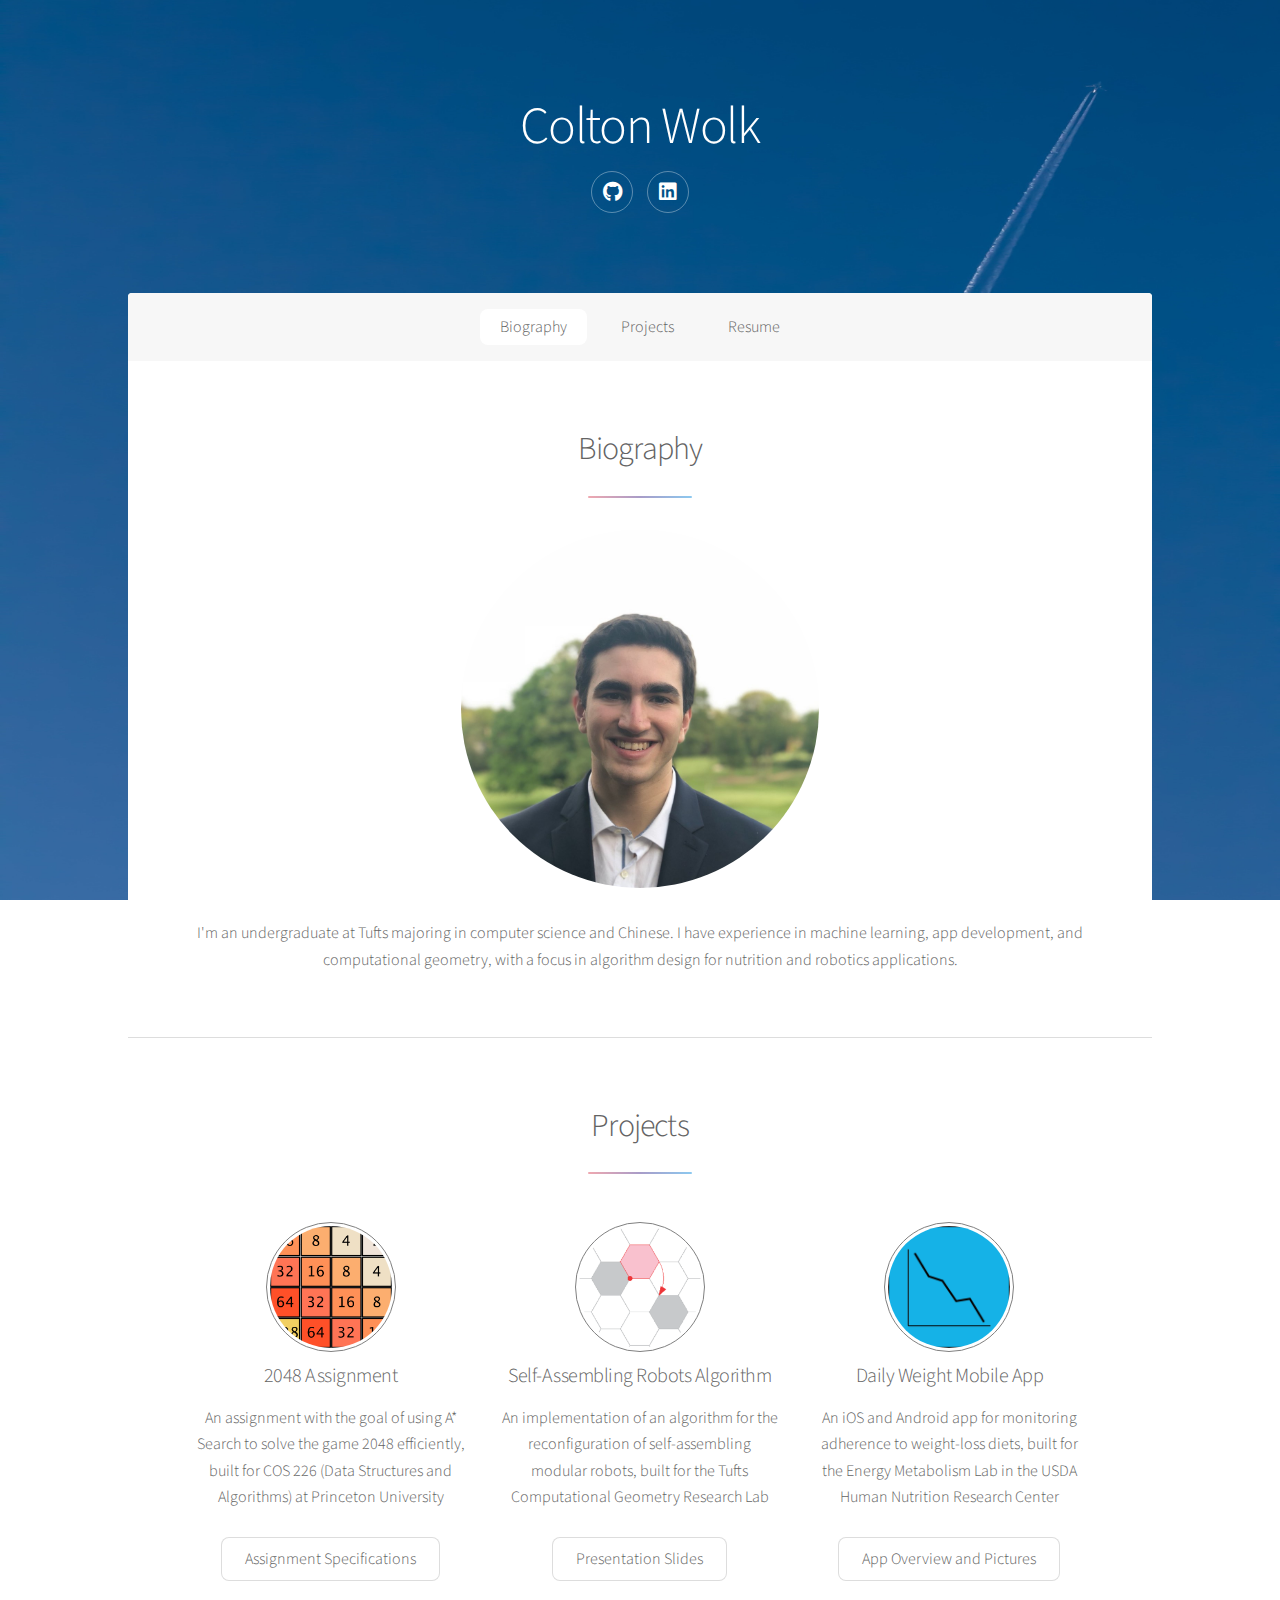
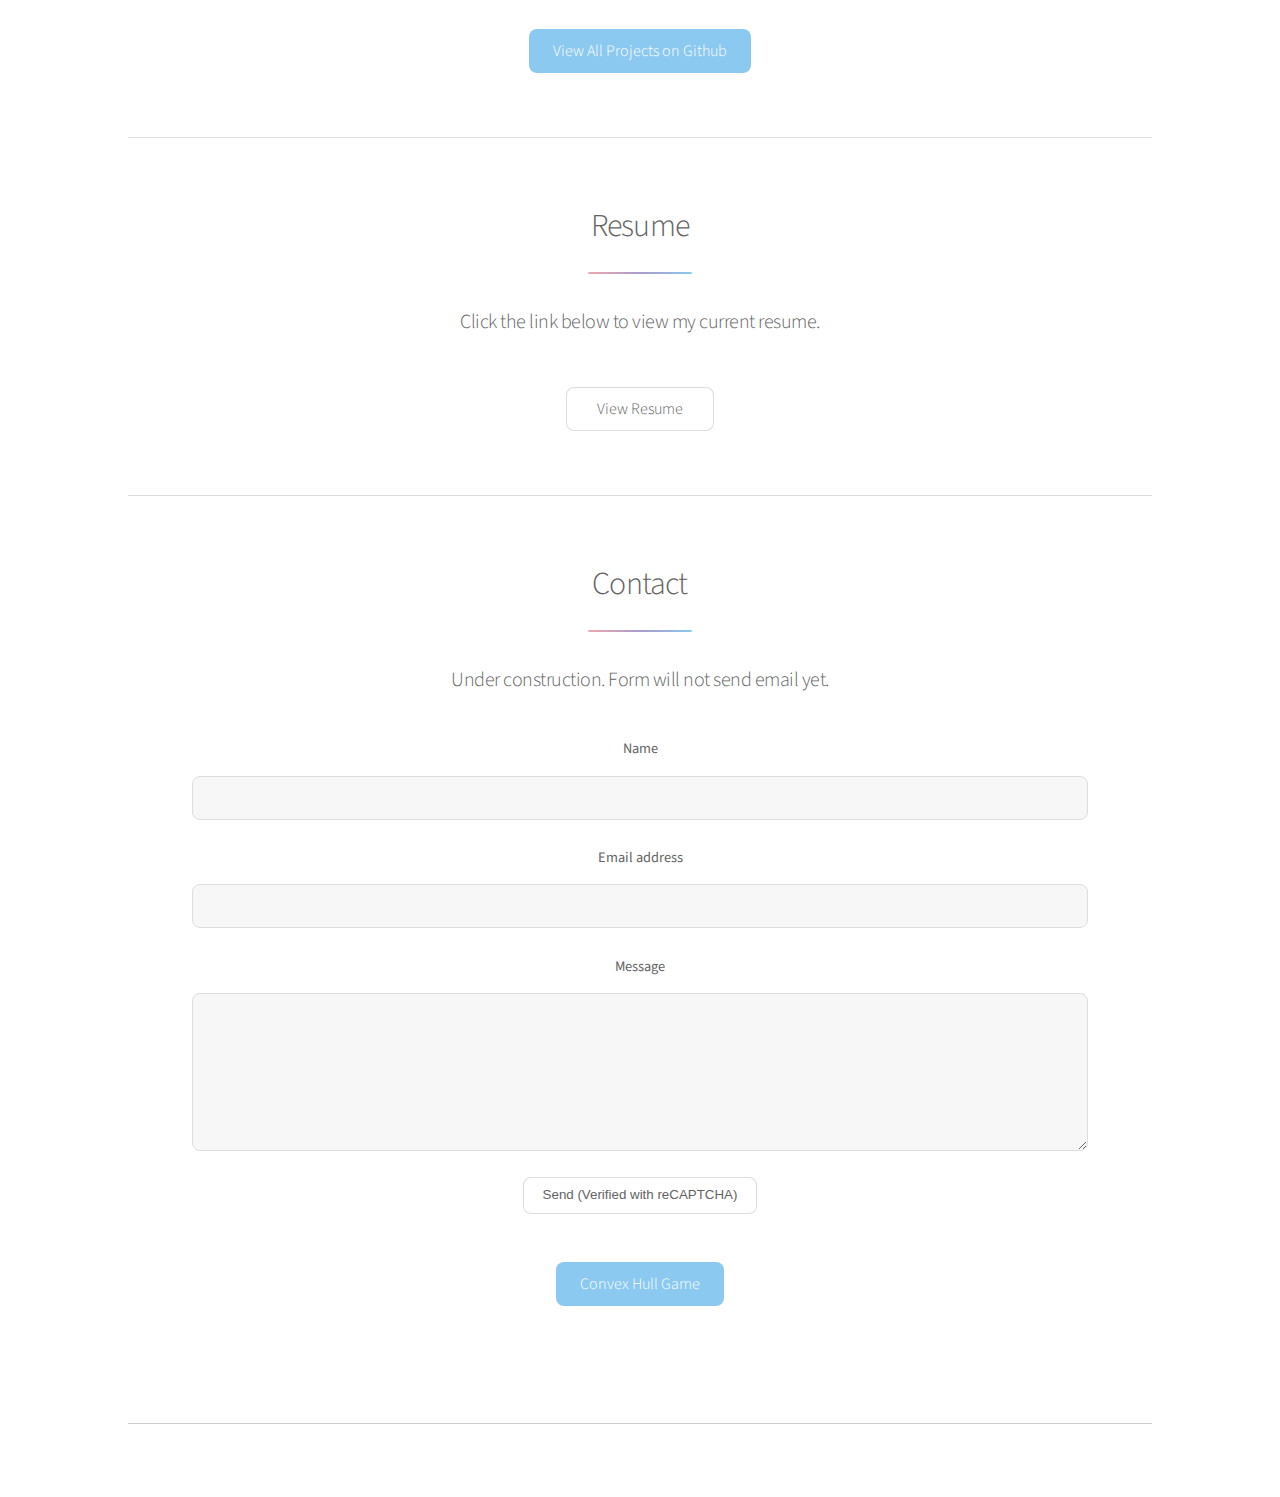
==== commit 0973d313: "update links, project, resume, contact" ====
--- a/index.html
+++ b/index.html
@@ -2,12 +2,19 @@
 
 <html>
 	<head>
-		<title>Stellar by HTML5 UP</title>
+		<title>Colton Wolk</title>
 		<meta charset="utf-8" />
 		<meta name="viewport" content="width=device-width, initial-scale=1, user-scalable=no" />
 		<link rel="stylesheet" href="assets/css/main.css" />
 		<noscript><link rel="stylesheet" href="assets/css/noscript.css" /></noscript>
 	</head>
+         <script src="https://www.google.com/reCAPTCHA/api.js" async defer></script>
+                 <script>
+   function onSubmit(token) {
+     document.getElementById("fcf-form-id").submit();
+   }
+ </script>
+    
 	<body class="is-preload">
 
 		<!-- Wrapper -->
@@ -45,7 +52,7 @@
                                         <header class="major">
 											
 										</header>
-										<p>I'm an undergraduate at Tufts majoring in computer science and Chinese. I have experience in algorithms, machine learning, and app development, and I perform research at the USDA Human Nutrition Research Center in Boston. I'm always looking for new projects and ideas. </p>
+										<p>I'm an undergraduate at Tufts majoring in computer science and Chinese. I have experience in machine learning, app development, and computational geometry, with a focus in algorithm design for nutrition and robotics applications.</p>
     
 									</div>
 								</div>
@@ -60,31 +67,33 @@
 									<li>
 										<span><img src="images/2048.png" alt="2048 Game" class="rounded"/></span>
 										<h3>2048 Assignment</h3>
-										<p>I co-created an assignment for COS 226: Data Structures and Algorithms at Princeton University. The goal is to use A* Search to solve the game 2048 efficiently.</p>
+										<p>An assignment with the goal of using A* Search to solve the game 2048 efficiently, built for COS 226 (Data Structures and Algorithms) at Princeton University<br><br><a href="https://www.cs.princeton.edu/courses/archive/fall20/cos226/assignments/2048/index.html" class="button">Assignment Specifications</a></p>
+                                        
 									</li>
 									<li>
-										<img src="images/hshs.png" alt="HSHS Logo" class="rounded"/>
-										<h3>HSHS Mobile App</h3>
-										<p>More details to come.</p>
-									</li>
+										<img src="images/hex_rotation.png" alt="Robots Logo" class="rounded"/>
+										<h3>Self-Assembling Robots Algorithm</h3>
+										<p>An implementation of an algorithm for the reconfiguration of self-assembling modular robots, built for the Tufts Computational Geometry Research Lab <br><br> <a href="robots/robots.html" class="button">Presentation Slides</a></p>
+									</li> 
 									<li>
-										<img src="images/polyhack.png" alt="HSHS Logo" class="rounded"/>
-										<h3>Health App</h3>
-										<p>More details to come.</p>
+										<img src="images/Icon-1024.png" alt="App Logo" class="rounded"/>
+										<h3>Daily Weight Mobile App</h3>
+										<p>An iOS and Android app for monitoring adherence to weight-loss diets, built for the Energy Metabolism Lab in the USDA Human Nutrition Research Center <br><br> <a href="weightapp/weightapp.html" class="button">App Overview and Pictures</a></p>
 									</li>
 								</ul>
 								<footer class="major">
 									<ul class="actions special">
-										<li><a href="https://github.com/cbwolk" class="button">View on Github</a></li>
+										<li><a href="https://github.com/cbwolk" class="button primary">View All Projects on Github</a></li>
 									</ul>
 								</footer>
+
 							</section>
 
 						<!-- Second Section -->
 							<section id="second" class="main special">
 								<header class="major">
 									<h2>Resume</h2>
-									<p>Resume coming soon!</p>
+									<p>Click the link below to view my current resume.</p>
 								</header>
 <!--								<p class="content">More details coming soon.</p>-->
 								<footer class="major">
@@ -98,17 +107,54 @@
 							<section id="cta" class="main special">
 								<header class="major">
 									<h2>Contact</h2>
-									<p>More info soon.</p>
+									<p>Under construction. Form will not send email yet.</p>
+                                    
+                                    <div class="fcf-body">
+                                        <div id="fcf-form">
+                                            <form id="fcf-form-id"  method="post" action="contact-form-process.php">
+        
+                                                <label for="Name" >Name</label>
+                                                <input type="text" id="Name" name="Name" required>
+                                                <br>
+                                                <label for="Email" >Email address</label>
+                                                <input type="email" id="Email" name="Email" required>
+                                                <br>
+                                                <label for="Message" >Message</label>
+                                                <textarea id="Message" name="Message" rows="5" maxlength="3000" required></textarea> 
+                                                <br>
+
+                                                <button class="g-recaptcha" 
+                                                        data-sitekey="6LdmDcIZAAAAAAMN-x751lG8-vX56j8hrSpUInle" 
+                                                        data-callback='onSubmit' 
+                                                        data-action='submit' type="submit" id="fcf-button" >Send (Verified with reCAPTCHA)</button>
+                                            </form>
+                                        </div>
+                                    </div>
+                                    
 								</header>
 								<footer class="major">
 									<ul class="actions special">
-										<li><a href="index.html" class="button primary">Button</a></li>
-										<li><a href="index.html" class="button">Button</a></li>
+										<li><a href="convexhull/index.html" class="button primary">Convex Hull Game</a></li>
+<!--										<li><a href="index.html" class="button">Button</a></li>-->
 									</ul>
 								</footer>
 							</section>
 
 					</div>
+
+<!--
+    <form action="?" method="POST">
+      <div class="g-recaptcha" data-sitekey="6LdmDcIZAAAAAAMN-x751lG8-vX56j8hrSpUInle"></div>
+      <br/>
+      <input type="submit" value="Submit">
+    </form>
+    <button class="g-recaptcha" 
+        data-sitekey="6LdmDcIZAAAAAAMN-x751lG8-vX56j8hrSpUInle" 
+        data-callback='onSubmit' 
+        data-action='submit'>Submit</button>
+-->
+                
+<!--                <link href="contact-form.css" rel="stylesheet">-->
 
 				<!-- Footer -->
             <dd class="footer">
@@ -129,4 +175,4 @@
 			<script src="assets/js/main.js"></script>
 
 	</body>
-</html>+</html>
--- a/contact-form.css
+++ b/contact-form.css
@@ -0,0 +1,160 @@
+#fcf-form {
+    display:block;
+}
+
+.fcf-body {
+    margin: 0;
+    font-family: -apple-system, Arial, sans-serif;
+    font-size: 1rem;
+    font-weight: 400;
+    line-height: 1.5;
+    color: #212529;
+    text-align: left;
+    background-color: #fff;
+    padding: 30px;
+    padding-bottom: 10px;
+    border: 1px solid #ced4da;
+    border-radius: 0.25rem;
+    max-width: 100%;
+}
+
+.fcf-form-group {
+    margin-bottom: 1rem;
+}
+
+.fcf-input-group {
+    position: relative;
+    display: -ms-flexbox;
+    display: flex;
+    -ms-flex-wrap: wrap;
+    flex-wrap: wrap;
+    -ms-flex-align: stretch;
+    align-items: stretch;
+    width: 100%;
+}
+
+.fcf-form-control {
+    display: block;
+    width: 100%;
+    height: calc(1.5em + 0.75rem + 2px);
+    padding: 0.375rem 0.75rem;
+    font-size: 1rem;
+    font-weight: 400;
+    line-height: 1.5;
+    color: #495057;
+    background-color: #fff;
+    background-clip: padding-box;
+    border: 1px solid #ced4da;
+    outline: none;
+    border-radius: 0.25rem;
+    transition: border-color 0.15s ease-in-out, box-shadow 0.15s ease-in-out;
+}
+
+.fcf-form-control:focus {
+    border: 1px solid #313131;
+}
+
+select.fcf-form-control[size], select.fcf-form-control[multiple] {
+    height: auto;
+}
+
+textarea.fcf-form-control {
+    font-family: -apple-system, Arial, sans-serif;
+    height: auto;
+}
+
+label.fcf-label {
+    display: inline-block;
+    margin-bottom: 0.5rem;
+}
+
+.fcf-credit {
+    padding-top: 10px;
+    font-size: 0.9rem;
+    color: #545b62;
+}
+
+.fcf-credit a {
+    color: #545b62;
+    text-decoration: underline;
+}
+
+.fcf-credit a:hover {
+    color: #0056b3;
+    text-decoration: underline;
+}
+
+.fcf-btn {
+    display: inline-block;
+    font-weight: 400;
+    color: #212529;
+    text-align: center;
+    vertical-align: middle;
+    cursor: pointer;
+    -webkit-user-select: none;
+    -moz-user-select: none;
+    -ms-user-select: none;
+    user-select: none;
+    background-color: transparent;
+    border: 1px solid transparent;
+    padding: 0.375rem 0.75rem;
+    font-size: 1rem;
+    line-height: 1.5;
+    border-radius: 0.25rem;
+    transition: color 0.15s ease-in-out, background-color 0.15s ease-in-out, border-color 0.15s ease-in-out, box-shadow 0.15s ease-in-out;
+}
+
+@media (prefers-reduced-motion: reduce) {
+    .fcf-btn {
+        transition: none;
+    }
+}
+
+.fcf-btn:hover {
+    color: #212529;
+    text-decoration: none;
+}
+
+.fcf-btn:focus, .fcf-btn.focus {
+    outline: 0;
+    box-shadow: 0 0 0 0.2rem rgba(0, 123, 255, 0.25);
+}
+
+.fcf-btn-primary {
+    color: #fff;
+    background-color: #007bff;
+    border-color: #007bff;
+}
+
+.fcf-btn-primary:hover {
+    color: #fff;
+    background-color: #0069d9;
+    border-color: #0062cc;
+}
+
+.fcf-btn-primary:focus, .fcf-btn-primary.focus {
+    color: #fff;
+    background-color: #0069d9;
+    border-color: #0062cc;
+    box-shadow: 0 0 0 0.2rem rgba(38, 143, 255, 0.5);
+}
+
+.fcf-btn-lg, .fcf-btn-group-lg>.fcf-btn {
+    padding: 0.5rem 1rem;
+    font-size: 1.25rem;
+    line-height: 1.5;
+    border-radius: 0.3rem;
+}
+
+.fcf-btn-block {
+    display: block;
+    width: 100%;
+}
+
+.fcf-btn-block+.fcf-btn-block {
+    margin-top: 0.5rem;
+}
+
+input[type="submit"].fcf-btn-block, input[type="reset"].fcf-btn-block, input[type="button"].fcf-btn-block {
+    width: 100%;
+}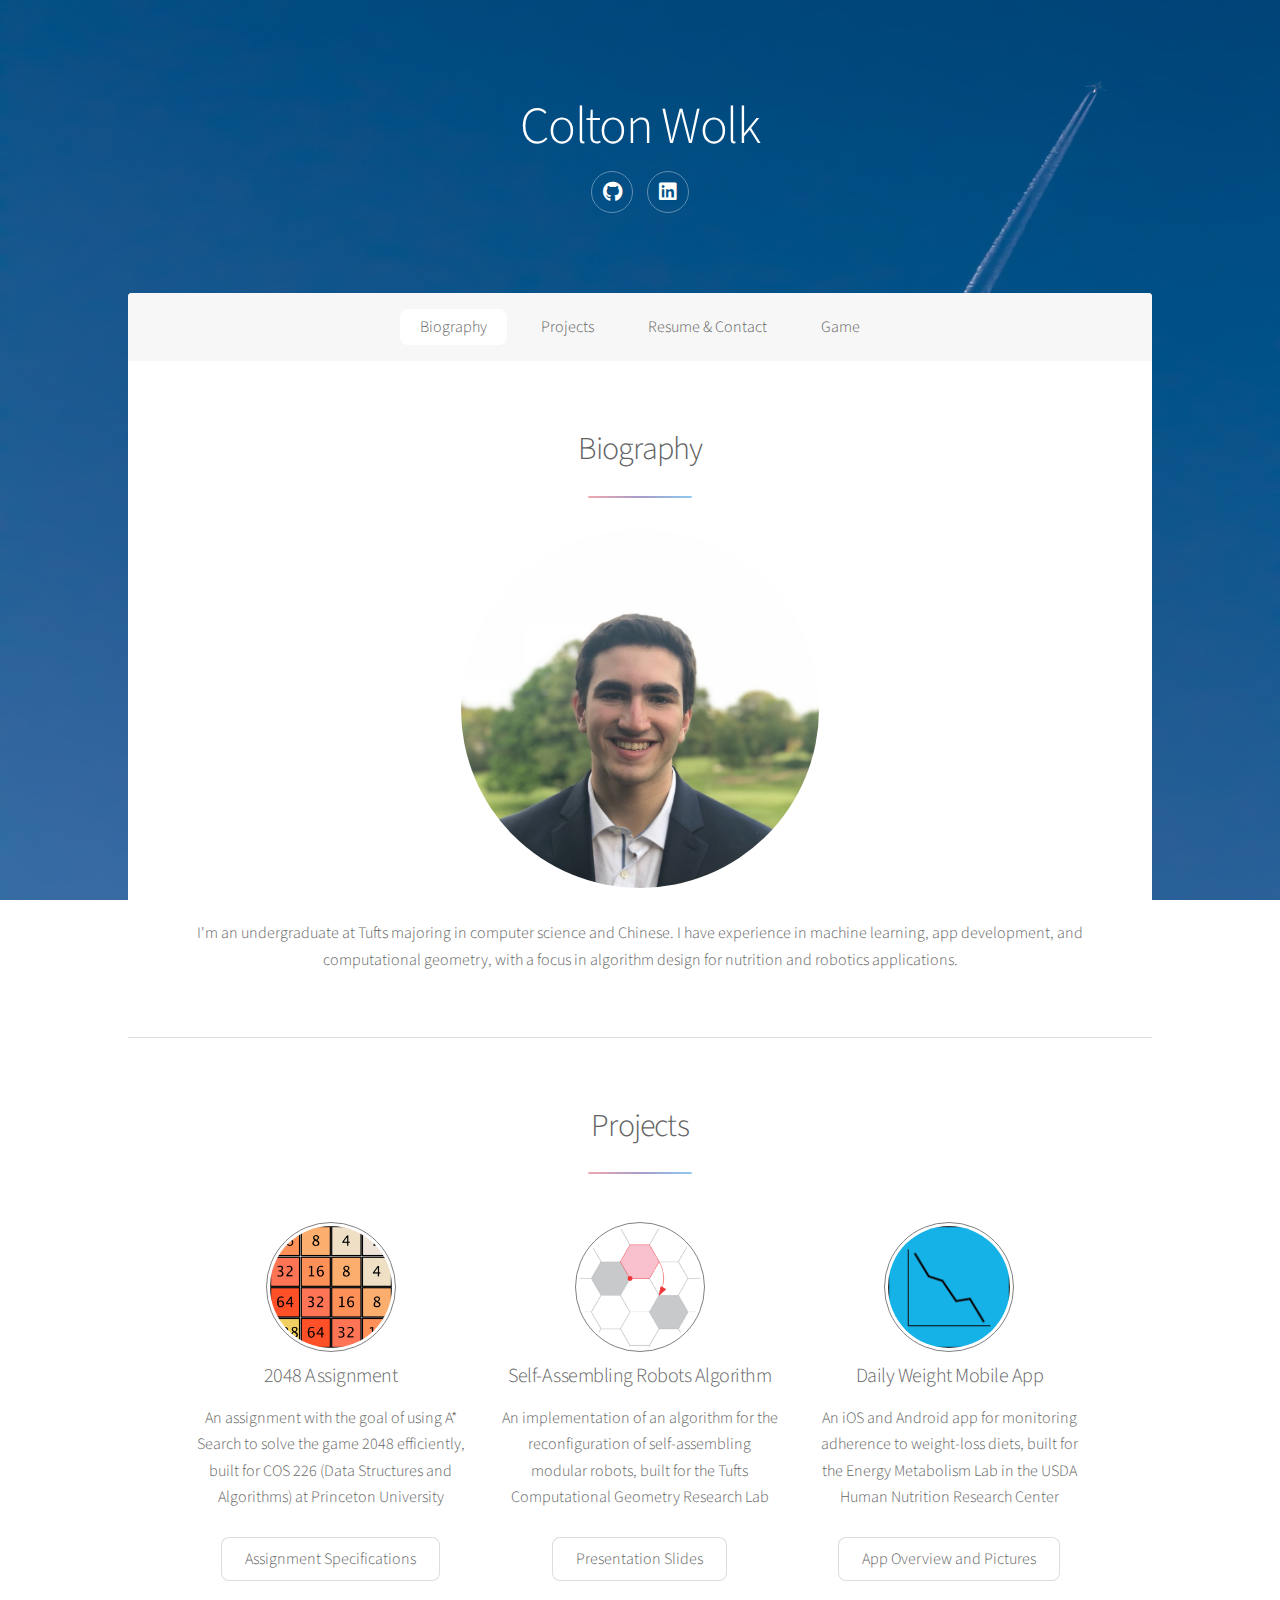
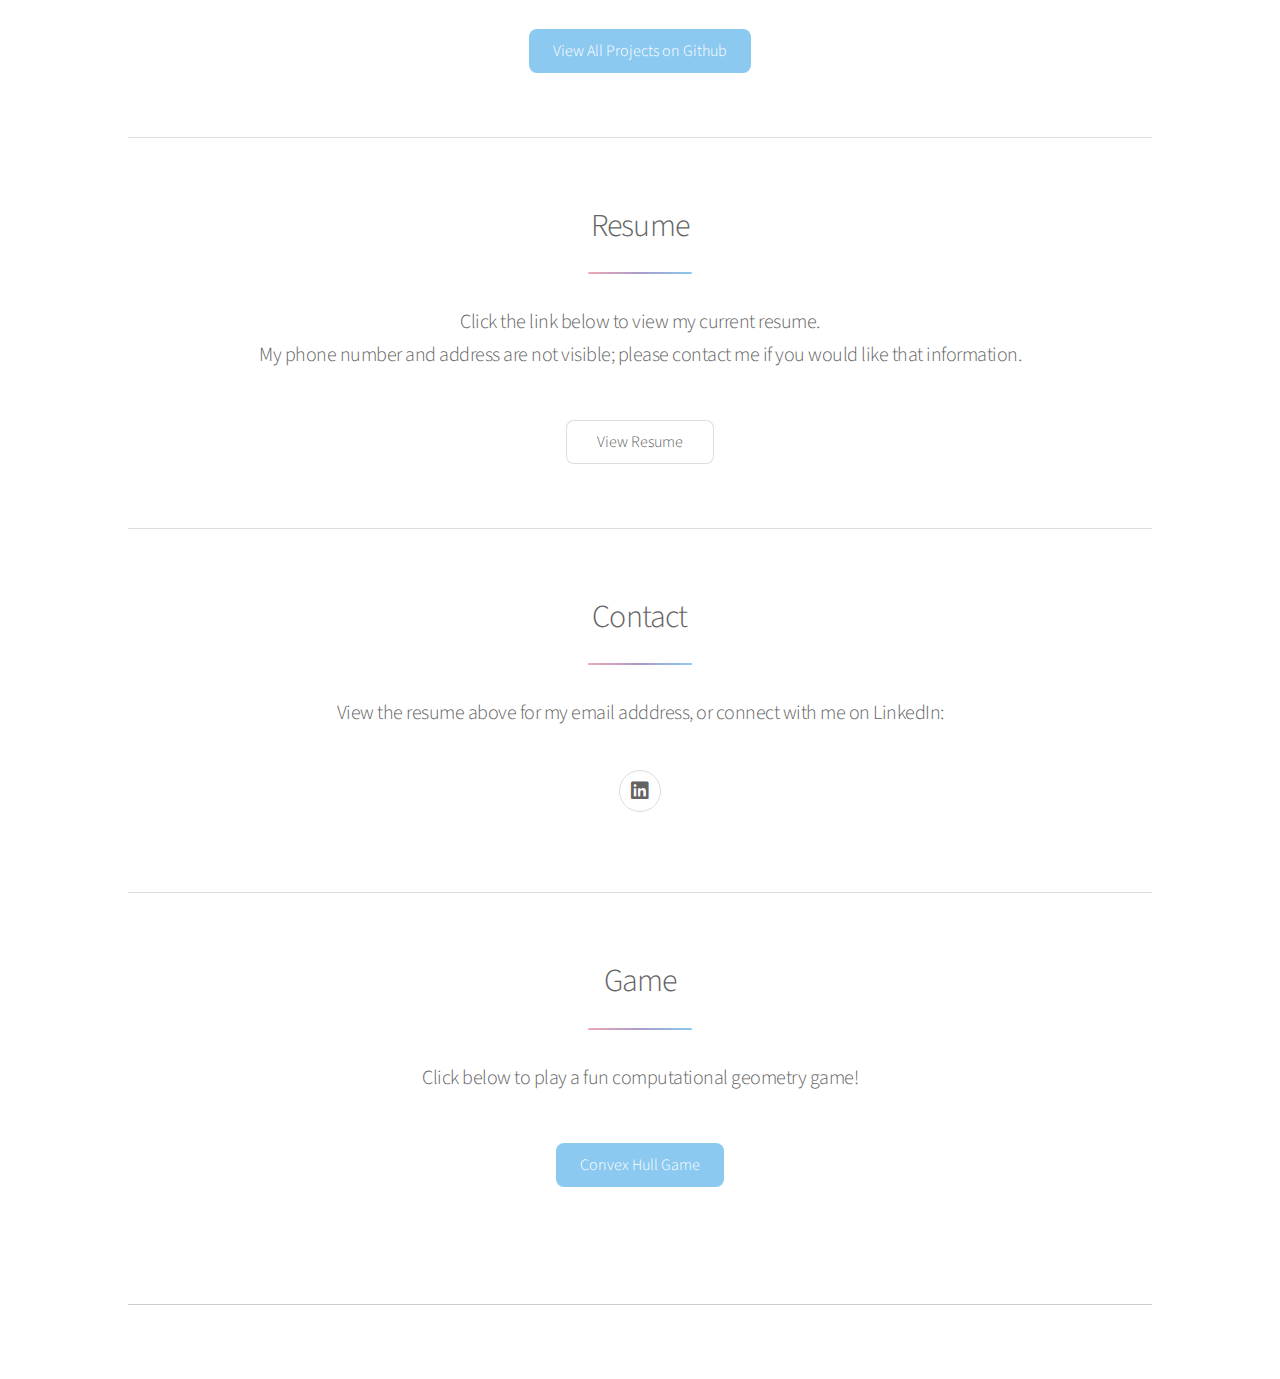
==== commit 66f0bf8f: "final update for now" ====
--- a/index.html
+++ b/index.html
@@ -8,12 +8,14 @@
 		<link rel="stylesheet" href="assets/css/main.css" />
 		<noscript><link rel="stylesheet" href="assets/css/noscript.css" /></noscript>
 	</head>
-         <script src="https://www.google.com/reCAPTCHA/api.js" async defer></script>
-                 <script>
-   function onSubmit(token) {
-     document.getElementById("fcf-form-id").submit();
-   }
- </script>
+    
+    <script src="https://www.google.com/recaptcha/api.js" async defer></script>
+    
+    <script>
+        function onSubmit(token) {
+            document.getElementById("fcf-form-id").submit();
+        }
+    </script>
     
 	<body class="is-preload">
 
@@ -34,7 +36,8 @@
 						<ul>
 							<li><a href="#intro" class="active">Biography</a></li>
 							<li><a href="#first">Projects</a></li>
-							<li><a href="#second">Resume</a></li>
+							<li><a href="#second">Resume & Contact</a></li>
+                            <li><a href="#third">Game</a></li>
 						</ul>
 					</nav>
 
@@ -93,7 +96,7 @@
 							<section id="second" class="main special">
 								<header class="major">
 									<h2>Resume</h2>
-									<p>Click the link below to view my current resume.</p>
+									<p>Click the link below to view my current resume. <br>My phone number and address are not visible; please contact me if you would like that information.</p>
 								</header>
 <!--								<p class="content">More details coming soon.</p>-->
 								<footer class="major">
@@ -103,15 +106,18 @@
 								</footer>
 							</section>
 
-						<!-- Get Started -->
-							<section id="cta" class="main special">
-								<header class="major">
-									<h2>Contact</h2>
-									<p>Under construction. Form will not send email yet.</p>
+                            <section id="cta" class="main special">
+                                <header class="major">
+                                    <h2>Contact</h2>
+                                    <p>View the resume above for my email adddress, or connect with me on LinkedIn:</p>
+                                <ul class="icons">
+                                    <li><a href="https://www.linkedin.com/in/colton-wolk/" class="icon brands fa-linkedin alt"><span class="label">LinkedIn</span></a></li>
+                                </ul>
                                     
+<!--
                                     <div class="fcf-body">
                                         <div id="fcf-form">
-                                            <form id="fcf-form-id"  method="post" action="contact-form-process.php">
+                                            <form id="fcf-form-id"  method="post" action="process_mail.php">
         
                                                 <label for="Name" >Name</label>
                                                 <input type="text" id="Name" name="Name" required>
@@ -130,8 +136,17 @@
                                             </form>
                                         </div>
                                     </div>
-                                    
+-->
 								</header>
+							</section>
+                        
+                        <!-- third Section -->
+							<section id="third" class="main special">
+								<header class="major">
+									<h2>Game</h2>
+									<p>Click below to play a fun computational geometry game!</p>
+								</header>
+<!--								<p class="content">More details coming soon.</p>-->
 								<footer class="major">
 									<ul class="actions special">
 										<li><a href="convexhull/index.html" class="button primary">Convex Hull Game</a></li>
